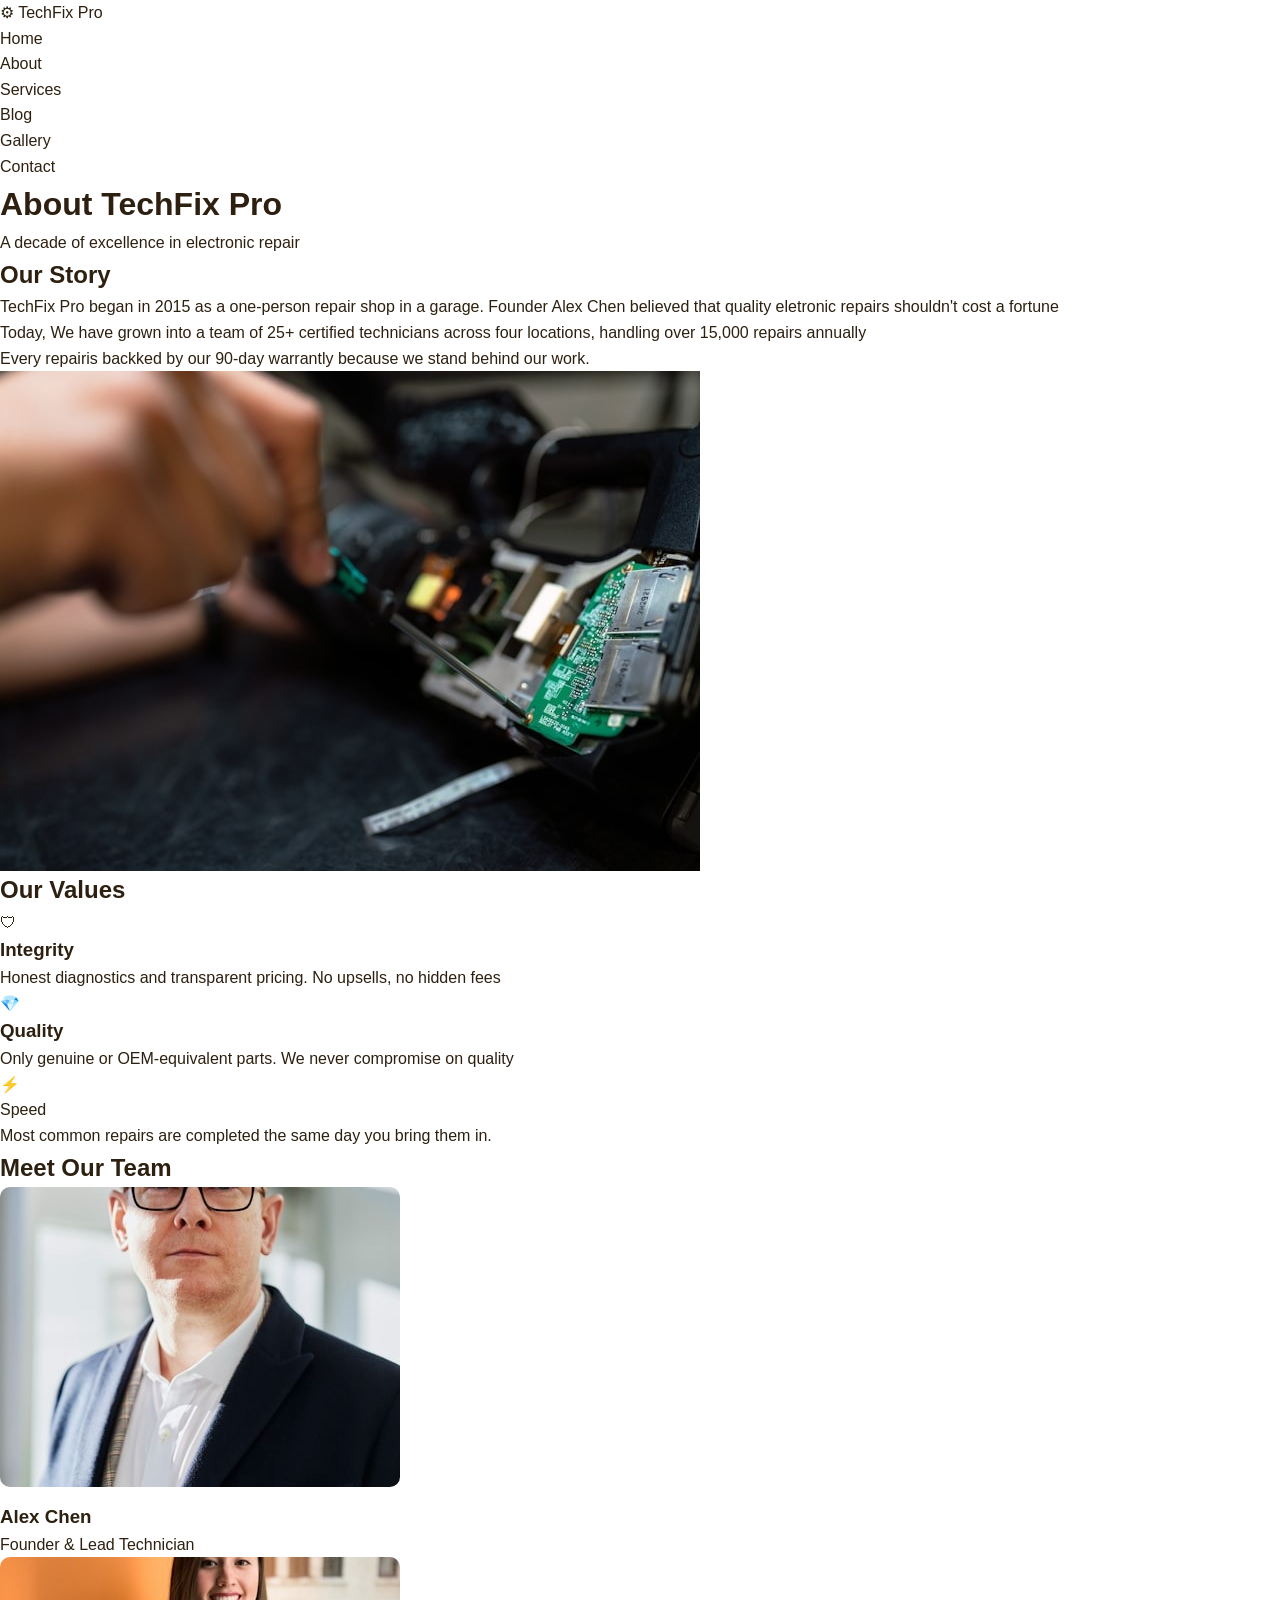
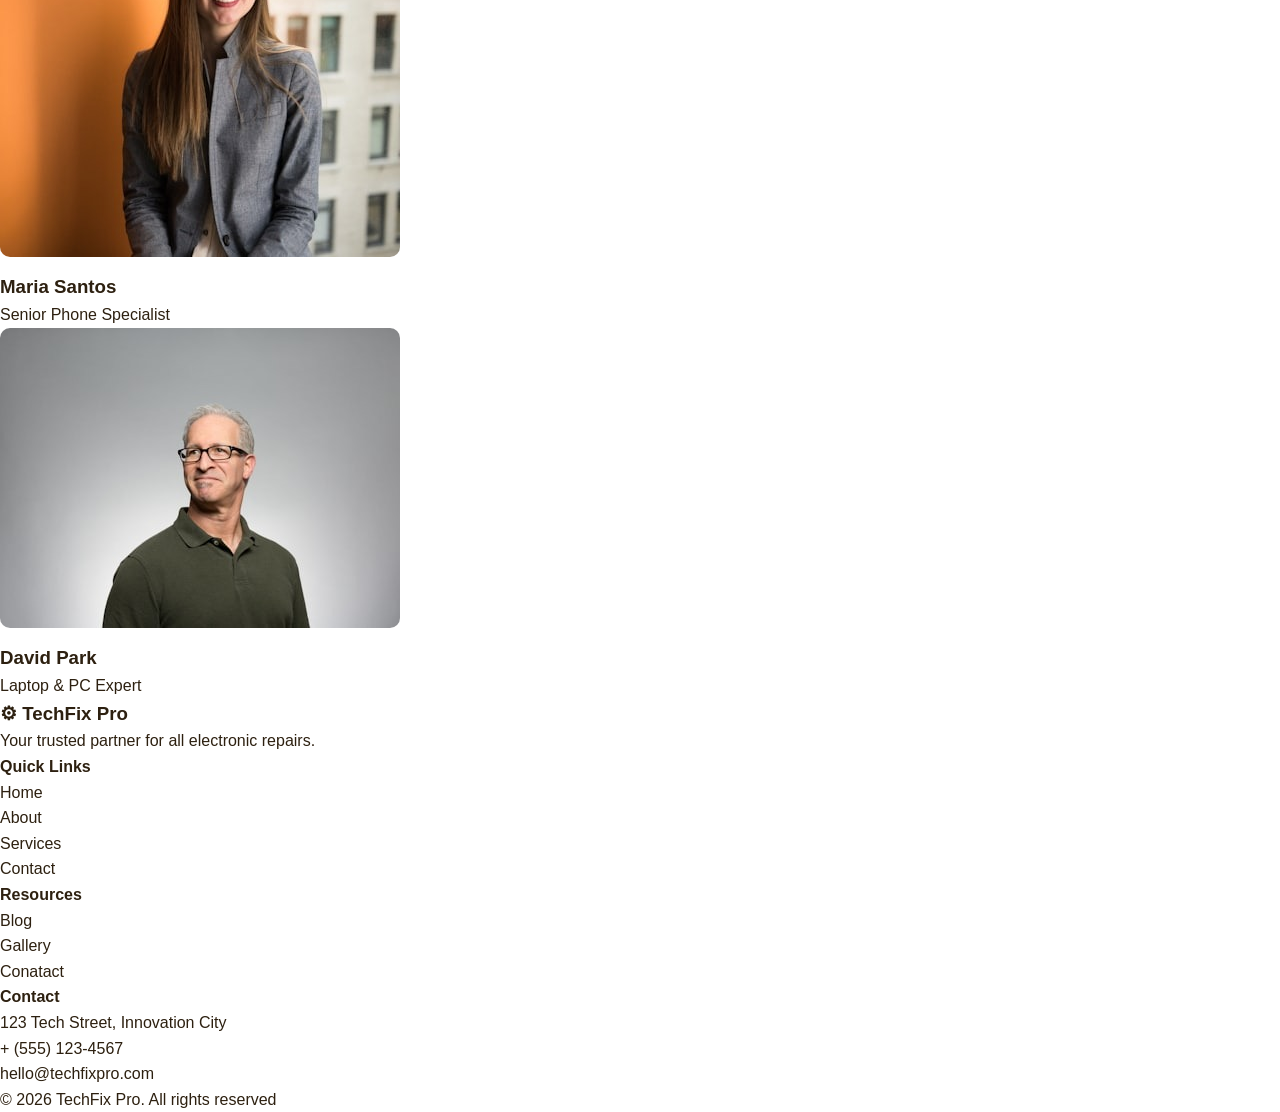
==== about.html @ 2971d7b5 "Add files via upload" ====
<!DOCTYPE html>
<html lang="en">
<head>
    <meta charset="UTF-8">
    <meta name="viewport" content="width=device-width, initial-scale=1.0">
    <title>About Us - TechFix Pro</title>
     <link rel="stylesheet" href="style.css">
</head>
<body>
    
    <!-- Naviagtions -->
     <nav>
        <div>
            <a href="index.html">&#9881; TechFix Pro</a>
            <ul>
                <li><a href="index.html">Home</a></li>
                <li><a href="about.html">About</a></li>
                <li><a href="services.html">Services</a></li>
                <li><a href="blog.html">Blog</a></li>
                <li><a href="gallery.html">Gallery</a></li>
                <li><a href="contact.html">Contact</a></li>
            </ul>
        </div>
     </nav>

     <!-- Header Section -->
      <header>
        <div>
            <h1>About TechFix Pro</h1>
            <p>A decade of excellence in electronic repair</p>
        </div>
      </header>

      <!-- Our Story Section -->
    <section>
        <div>
            <div>
                <div>
                    <h2>Our Story</h2>
                    <p>TechFix Pro began in 2015 as a one-person repair shop in a garage. Founder Alex Chen believed that quality eletronic repairs shouldn't cost a fortune</p>
                    <p>Today, We have grown into a team of 25+ certified technicians across four locations, handling over 15,000 repairs annually</p>
                    <p>Every repairis backked by our 90-day warrantly because we stand behind our work.</p>
                </div>
                <div>
                    <img src="img/sbj jr.jpg" alt="Our Workshop">
                </div>
            </div>
        </div>
    </section>

    <!-- Our Values Section -->
     <section>
        <div>
            <h2>Our Values</h2>
            <div>
                <div>
                    <div>&#128737;</div>
                    <h3>Integrity</h3>
                    <p>Honest diagnostics and transparent pricing. No upsells, no hidden fees</p>
                </div>
                <div>
                    <div>&#128142;</div>
                    <h3>Quality</h3>
                    <p>Only genuine or OEM-equivalent parts. We never compromise on quality</p>
                </div>
                <div>
                    <div>&#9889;</div>
                    <p>Speed</p>
                    <p>Most common repairs are completed the same day you bring them in.</p>
                </div>
            </div>
        </div>
     </section>
     
     <!-- Meet Our Team Section -->
    <section>
        <div>
            <h2>Meet Our Team</h2>
            <div>
                <div>
                    <img src="img/sbj jr5.jpg" alt="Alex Chen" style="border-radius: 10px; margin-bottom: 15px;">
                    <h3>Alex Chen</h3>
                    <p>Founder & Lead Technician</p>
                </div>
                <div>
                    <img src="img/sbj jr 6.jpg" alt="Maria Santos" style="border-radius: 10px; margin-bottom: 15px;">
                    <h3>Maria Santos</h3>
                    <p>Senior Phone Specialist</p>
                </div>
                <div>
                    <img src="img/sbj jr 7.jpg" alt="David Park" style="border-radius: 10px; margin-bottom: 15px;">
                    <h3>David Park</h3>
                    <p>Laptop & PC Expert</p>
                </div>
            </div>
        </div>
    </section>

    <!-- Footer Section -->
    <footer>
        <div>
            <div>
                <div>
                    <h3>&#9881; TechFix Pro</h3>
                    <p>Your trusted partner for all electronic repairs.</p>
                </div>
                <div>
                    <h4>Quick Links</h4>
                    <ul>
                        <li><a href="index.html">Home</a></li>
                        <li><a href="about.html">About</a></li>
                        <li><a href="services.html">Services</a></li>
                        <li><a href="contact.html">Contact</a></li>
                    </ul>
                </div>
                <div>
                   <h4>Resources</h4>
                   <ul>
                      <li><a href="blog.html">Blog</a></li>
                      <li><a href="gallery.html">Gallery</a></li>
                      <li><a href="contact.html">Conatact</a></li>
                    </ul>
                </div>
                <div>
                    <h4>Contact</h4>
                    <p>123 Tech Street, Innovation City</p>
                    <p>+ (555) 123-4567</p>
                    <p>hello@techfixpro.com</p>
                </div>
             </div>
             <div>
                <p>&copy; 2026 TechFix Pro. All rights reserved</p>
            </div>
        </div>
   </footer>

</body>
</html>
---- style.css ----
/* CSS Variables */
:root {
    --primary: #f8A725;
    --primary-dark: #c68623;
    --dark: #2d2010;
    --gray: #80581D;
    --light-gray: #f5f0e8;
    --white: #ffffff;
    --border: #e8d5b5;
}

/* Base Style */
*{
    margin: 0%;
    padding: 0%;
    box-sizing: border-box;
}

body {
    font-family: 'Segoe UI', Tahoma, Geneva, Verdana, sans-serif;
    color: var(--dark);
    line-height: 1.6;
}

img {
    max-width: 100%;
    display: block;
}

a {
    text-decoration: none;
    color: inherit;
}

/* Containers */
.container {
    max-width: 1100px;
    margin: 0 auto;
    padding: 0 20px;
}

/* Buttons */
.btn {
    display: inline-block;
    padding: 12px 28px;
    background: var(--primary);
    color: var(--white);
    border-radius: 6px;
    font-weight: 600;
    border: 2px solid var(--primary);
    margin: 5px;
}

.btn:hover{
    background: var(--primary-dark);
    border-color: var(--primary-dark);
}

.btn-outline{
    background: transparent;
    color: var(--white);
    border: 2px solid var(--white);
}

.btn-outline:hover{
    background: var(--white);
    color: var(--dark);
}

/* Naviagtion */
.navbar{
    background: var(--white);
    border-bottom: 1px solid var(--border);
    padding: 15px 0;
}

.nav-container {
    display: flex;
    justify-content: space-between;
    align-items: center;
}

.logo {
    font-size: 22px;
    font-weight: 800;
    color: var(--primary);
}

.nav-links{
    list-style: none;
    display: flex;
    gap: 30px;
}

.nav-links a{
    color: var(--dark);
    font-weight: 500;
}

.nav-links a:hover{
    color: var(--primary);
}

/* Hero Section */
.hero {
    background: linear-gradient(135deg, var(--dark) 0%, var(--gray) 100%);
    color: var(--white);
    text-align: center;
    padding: 100px 20px;
}

.hero h1{
    font-size: 42px;
    margin-bottom: 15px;
}

.hero p{
    font-size: 18px;
    max-width: 600px;
    margin: 0 auto 30px;
    opacity: 0.9;
}

/* Section Styles */
.section {
    padding: 80px 0;
}

.section-title {
    text-align: center;
    font-size: 32px;
    margin-bottom: 10px;
}

.section-subtitle{
    text-align: center;
    color: var(--gray);
    margin-bottom: 50px;
}

/* Card Grid */
.card-gride {
    display: grid;
    gap: 2px;
}

.three-col {
    grid-template-columns: repeat(3, 1fr);
}

/* Card */
.card {
    background: var(--white);
    border: 1px solid var(--border);
    border-radius: 12px;
    padding: 30px;
    text-align: center;
}

.card:hover {
    box-shadow: 0 5px 20px rgba(45,32, 16,0.1);
}

.card-icon {
    font-size: 40px;
    margin-bottom: 15px;
}

card h3 {
    font-size: 20px;
    margin-bottom: 10px;
}

.card p {
    color: var(--gray);
}

/* news Card */
.news card {
    padding: 0;
    overflow: hidden;
    text-align: left;
}

.news -card img {
    width: 100%;
    height: 200px;
    object-fit: cover;
}

.card-body {
    padding: 20px;
}

.tag {
    display: inline-block;
    background: var(--primary);
    color: var(--white);
    padding: 4px 12px;
    border-radius: 20px;
    font-size: 12px;
    font-weight: 600;
    text-transform: uppercase;
}

.card-body h3 {
    margin: 10px 0;
}

.card-body a {
    color: var(--primary);
    font-weight: 600;
}

/* About Section */
.about-section {
    background: var(--light-gray);
}

.two-col {
    display: grid;
    grid-template-columns: 1fr 1fr;
    gap: 50px;
    text-align: center;
}

.about-text h2 {
    font-size: 32px;
    margin-bottom: 15px;
}

.fucture-list {
    list-style: none;
    margin: 20px 0;
}

.fucture-list li {
    padding: 8px 0;
    color: var(--dark);
}

.about-image img {
    border-radius: 12px;
    box-shadow: 0 10px 30px rgba(0,0,0,0.1)
}

/* Newsletter */
.newsletter {
    background: var(--primary);
    color: var(--white);
    text-align: center;
    padding: 60px 20px;
}

.newsletter h2 {
    font-size: 28px;
    margin-bottom: 10;
}

.newsletter p {
    margin-bottom: 25px;
    opacity: 0.9;
}

.newsletter form {
    display: flex;
    justify-content: center;
    gap: 10px;
    flex-wrap: wrap;
}

.newsletter input {
    padding: 12px 20px;
    border: none;
    border-radius: 6px;
    width: 300px;
    font-size: 16px;
}

/* Testimonimals */
.testimonials {
    text-align: left;
}

.quote {
    font-size: italic;
    color: var(--dark);
    margin-bottom: 15px;
}

.author {
    font-weight: 700;
    color: var(--primary-dark);
}

/* Clients */
.clients {
    text-align: center;
}

.clients-logos {
    display: flex;
    justify-content: center;
    gap: 40px;
    flex-wrap: wrap;
    margin-top: 30px;
}

.clients-logos span {
    font-size: 18px;
    font-weight: 700;
    color: var(--white);
    opacity: 0.6;
}

/* Footer */
.footer {
    background: var(--dark);
    color: var(--white);
    padding: 60px 0 20px;
}

.foot-grid {
    display: grid;
    grid-template-columns: 2fr 1fr 1fr 1.5fr;
    gap: 40px;
    margin-bottom: 40px;
}

.footer h3, .footer h4 {
    margin-bottom: 15px;
}

.footer p {
    color: #b8a88a;
    font-size: 14px;
}

.footer-links ul {
    list-style: none;
}

.footer-links li {
    margin-bottom: 8px;
}

.footer-links a {
    color: #b8a88a;
    font-size: 14px;
}

.footer-links a:hover {
    color: var(--primary);
}

.footer-bottom {
    border-top: 1px solid rgba(225,225,225,0.1);
    padding-top: 20px;
    text-align: center;
}

/* Page Headr (for inner pages) */
.page-header {
    background: var(--dark);
    color: var(--white);
    text-align: center;
    padding: 100px 20px 60px;
}

.page-header h1 {
    font-size: 36px;
    margin-bottom: 10px;
}

.page-header p {
    color: #b8a88a;
}

/* Services Page */
.service-detail {
    padding: 60px 0;
}

.service-detail:nth-child(even) {
    background: var(--light-gray);
}


.service-detail h2 {
    font-size: 26px;
    margin-bottom: 15px;
}

.service-detail p {
    color: var(--gray);
    margin-bottom: 15px;
}

.detail-list {
    list-style: none;
    margin: 15px 0 25px;
}

.detail-list li {
    padding: 6px 0;
    color: var(--dark);
}

.detail-list li:before {
content: "14 ";
color: var(--primary);
}

.price-tag {
    display: inline-block;
    background: var(--primary);
    color: var(--white);
    padding: 6px 16px;
    border-radius: 20px;
    font-weight: 700;
    font-size: 14px;
    margin-bottom: 15px;
}

/* Pricing Cards */
.pricing-card {
    display: grid;
    grid-template-columns: repeat(3, 1fr);
    gap: 25px;
    margin-top: 40px;
}

.pricing-card {
    background: var(--white);
    border: 2px solid var(--border);
    border-radius: 12px;
    padding: 35px 25px;
    text-align: center;
}

.pricing-card.feactured {
    border-color: var(--primary);
    position: relative;
}

.feactured-badge {
    position: absolute;
    top: 12px;
    left: 50px;
    transform: translateX(-50%);
    background: var(--primary);
    color: var(--white);
    padding: 5px 15px;
    border-radius: 20px;
    font-size: 12px;
    font-weight: 700;
}

.pricing-card .price {
    font-size: 36px;
    font-weight: 800;
    color: var(--primary);
}

.pricing-card .price span {
    font-size: 16px;
    color: var(--gray);
    font-weight: 400;
}

.pricing-feactures li {
    padding: 10px 0;
    border-bottom: 1px solid var(--border);
    font-size: 14px;
}

/* Blog Page */
.blog-grid {
    display: grid;
    grid-template-columns: 2fr 1fr;
    gap: 40px;
}

blog-posts {
    display: grid;
    gap: 30px;
}

.blog-post {
    display: grid;
    grid-template-columns: 1fr 2fr;
    gap: 20px;
    background: var(--white);
    border: 1px solid var(--border);
    border-radius: 12px;
    overflow: hidden;
}

.blog-post img {
    width: 100px;
    height: 100px;
    object-fit: cover;
}

.blog-post-content {
    padding: 20px;
}

.sidebar {
    background: var(--white);
    border: 1px solid var(--border);
    border-radius: 12px;
    height: fit-content;
}

.sidebar h3 {
    margin-bottom: 15px;
    padding-bottom: 10px;
}

.sidebar ul {
    list-style: none;
}

.sidebar li {
    padding: 8px 0;
    border-bottom: 1px solid var(--light-gray);
}

.sidebar a {
    color: var(--gray);
    font-size: 14px;
}

.sidebar a:hover {
    color: var(--primary);
}

/* Gallery page */
.gallery-grid {
    display: grid;
    grid-template-columns: repeat(3, 1fr);
    gap: 15px;
}

.gallery-item {
    border-radius: 10px;
    overflow: hidden;
}

.gallery-item img {
    width: 100px;
    height: 220px;
    object-fit: cover;
}

.gallery-item.wide {
    grid-column: span 2;
}

/* Contact Page */
.contact-grid {
    display: grid;
    grid-template-columns: 1fr 1.3fr;
    gap: 40px;
}

.contact-info-box {
    background: var(--white);
    border: 1px solid var(--border);
    border-radius: 12px;
    padding: 25px;
    margin: 20px;
}

.contact-info-box h3 {
    margin-bottom: 10px;
    color: var(--primary);
}

.conact-form{
    background: var(--white);
    border: 1px solid var(--border);
    border-radius: 12px;
    padding: 35px;
}

.form-group label {
    display: block;
    margin-bottom: 6px;
    font-weight: 600;
    font-size: 14px;
}

.form-group input,
,.form-group textarea
.form-group select {
    width: 100%;
    padding: 12px;
    border: 1px solid var(--border);
    border-radius: 6px;
    font-size: 15px;
    font-family: inherit;
}

.form-textarea {
    min-height: 120px;
    resize: vertical;
}

.form-row {
    display: grid;
    grid-template-columns: 1fr 1fr;
    gap: 15px;
}

/* FAQ */
.faq-item {
    background: var(--light-gray);
    border-radius: 10px;
    margin-bottom: 15px;
    padding: 20px;
}

.faq-item h3 {
    font-size: 16px;
    margin-bottom: 10px;
    color: var(--dark);
}

.faq-item p {
    color: var(--gray);
    font-size: 14px;

}

/* Responsive Design (Mobile) */

@media (max-width: 768px) {
    .nav-links {
        display: none;
    }

    .hero h1 {
        font-size: 28px;
    }

    .three-col,
    .two-col,
    .pricing-card,
    .gallery-grid,
    .blog-grid
    .contact-grid
    .footer-grid {
        grid-template-columns: 1fr;
    }

    .blog-post {
        grid-template-columns: 1fr;
    }

    .newsletter form {
        flex-direction: column: 1fr;
        align-items: center;
    }

    .newsletter input {
        width: 100%;
        max-width: 300px;
    }

    .clients-logos {
        @media (max-width: 768px) {
            .pricing-grid,
            .blog-grid,
            .contact-grid,
            .footer-grid {
                grid-template-columns: 1fr;
        }

        .blog-post {
            grid-template-columns: 1fr;
        }

        .newsletter form {
            flex-direction: column;
            align-items: center;
        }

        .client-logos {
            gap: 20px;
        }

        .form-row {
            grid-template-columns: 1fr;
        }
}
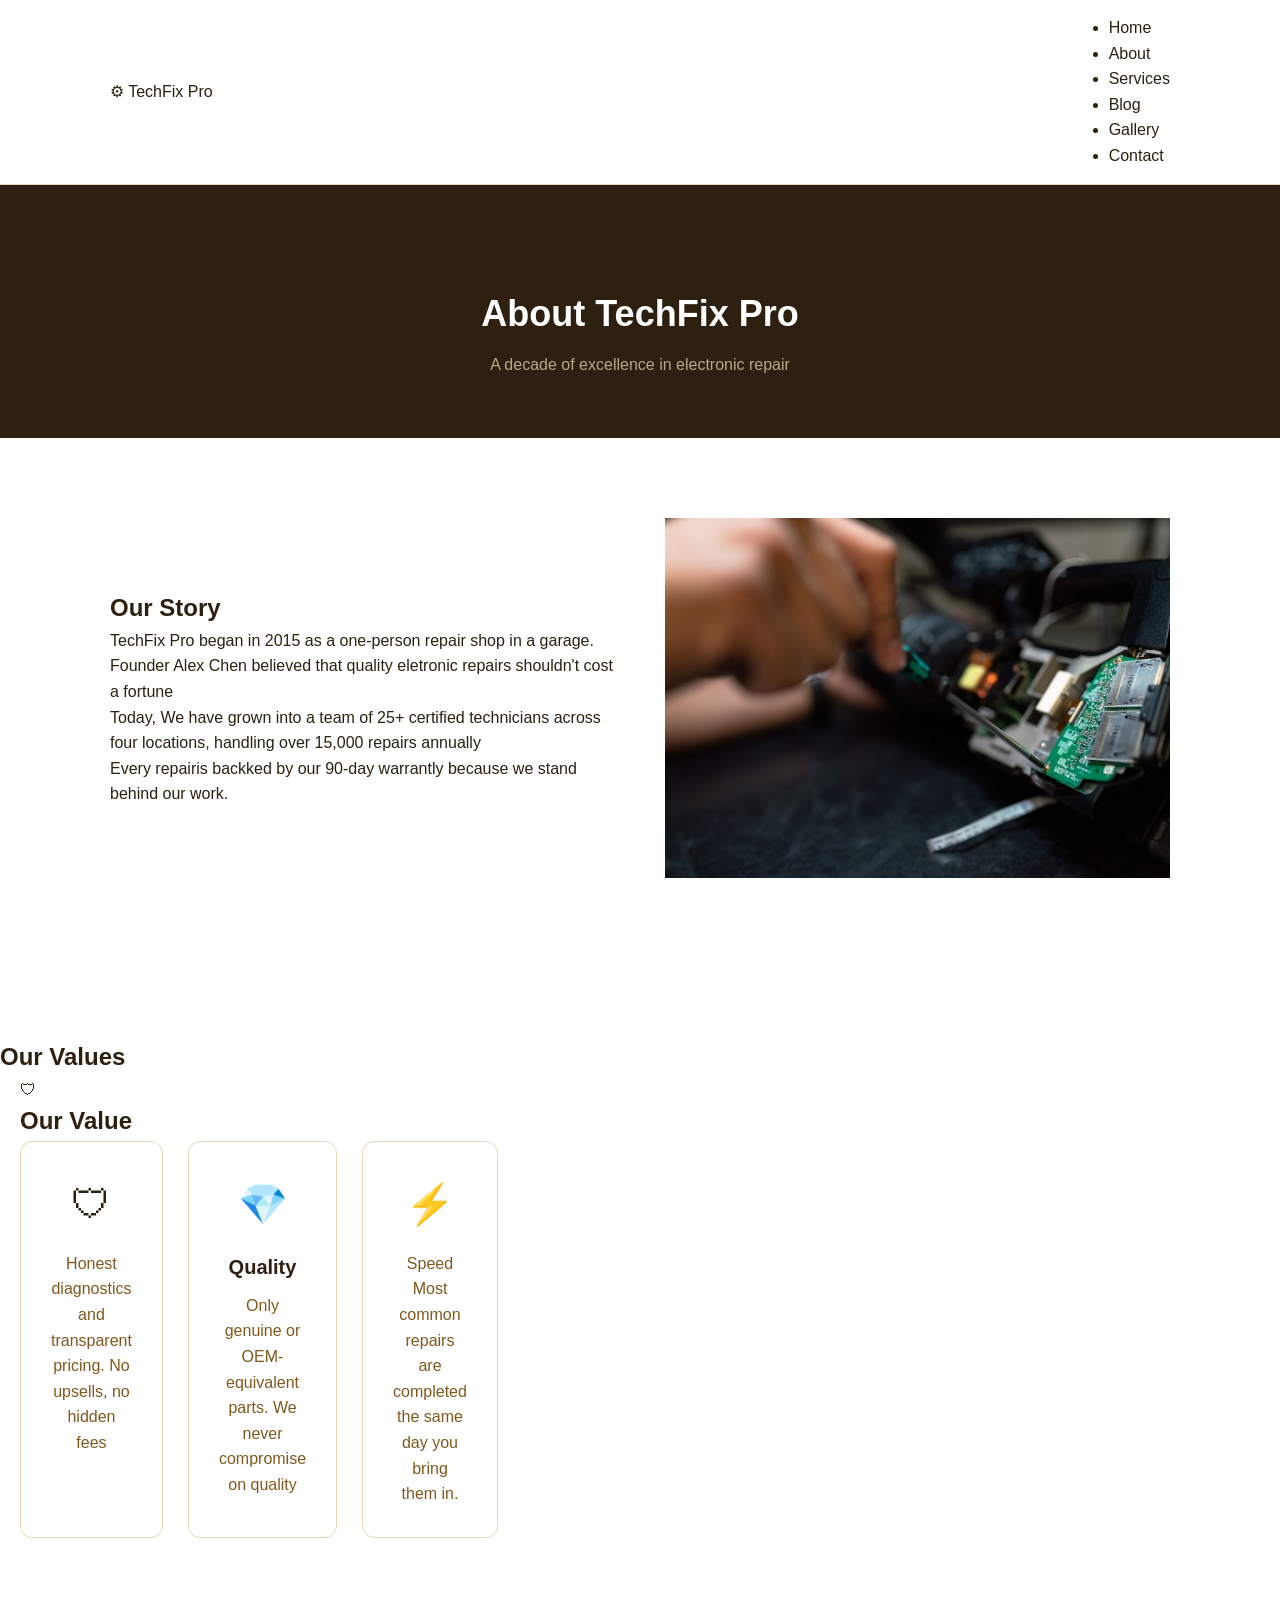
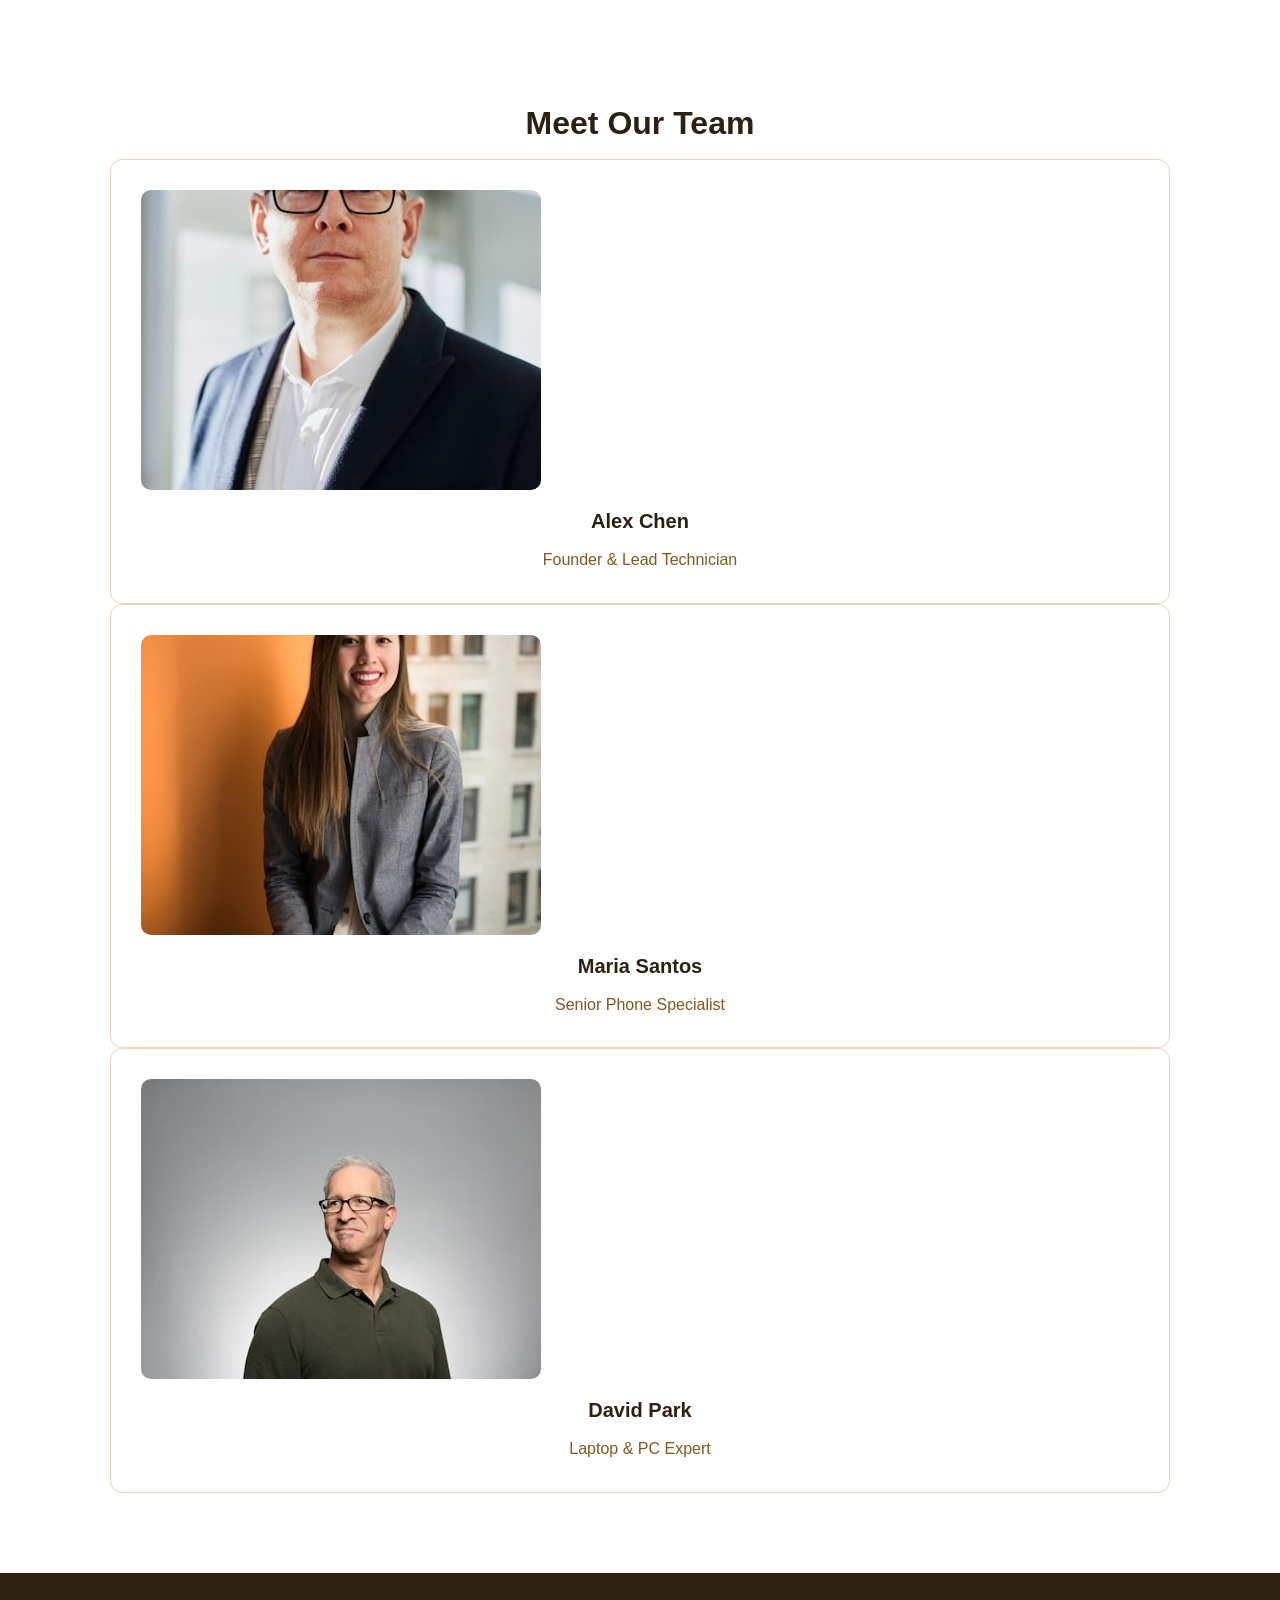
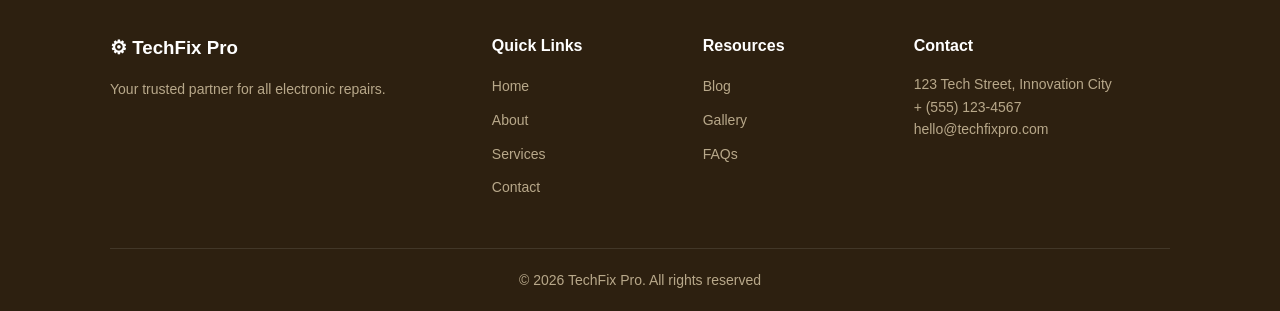
==== commit e39c3dbc: "Add files via upload" ====
--- a/about.html
+++ b/about.html
@@ -9,8 +9,8 @@
 <body>
     
     <!-- Naviagtions -->
-     <nav>
-        <div>
+     <nav class="navbar">
+        <div class="container nav-container">
             <a href="index.html">&#9881; TechFix Pro</a>
             <ul>
                 <li><a href="index.html">Home</a></li>
@@ -24,17 +24,17 @@
      </nav>
 
      <!-- Header Section -->
-      <header>
-        <div>
+      <header class="page-header">
+        <div class="container">
             <h1>About TechFix Pro</h1>
             <p>A decade of excellence in electronic repair</p>
         </div>
       </header>
 
       <!-- Our Story Section -->
-    <section>
-        <div>
-            <div>
+    <section class="section">
+        <div class="container">
+            <div class="two-col">
                 <div>
                     <h2>Our Story</h2>
                     <p>TechFix Pro began in 2015 as a one-person repair shop in a garage. Founder Alex Chen believed that quality eletronic repairs shouldn't cost a fortune</p>
@@ -49,22 +49,25 @@
     </section>
 
     <!-- Our Values Section -->
-     <section>
+     <section class="section" style="background: var(light-gray);">
         <div>
             <h2>Our Values</h2>
-            <div>
-                <div>
-                    <div>&#128737;</div>
-                    <h3>Integrity</h3>
+            <div class="card-grid three-col">
+                <div class="container">
+                    <div clss="card-icon">&#128737;</div>
+                    <h2>Our Value</h2>
+                    <div class="card-grid three-col">
+                        <div class="card">
+                            <div class="card-icon">&#128737;</div>
                     <p>Honest diagnostics and transparent pricing. No upsells, no hidden fees</p>
                 </div>
-                <div>
-                    <div>&#128142;</div>
+                <div class="card">
+                    <div class="card-icon">&#128142;</div>
                     <h3>Quality</h3>
                     <p>Only genuine or OEM-equivalent parts. We never compromise on quality</p>
                 </div>
-                <div>
-                    <div>&#9889;</div>
+                <div class="card">
+                    <div class="card-icon">&#9889;</div>
                     <p>Speed</p>
                     <p>Most common repairs are completed the same day you bring them in.</p>
                 </div>
@@ -73,21 +76,21 @@
      </section>
      
      <!-- Meet Our Team Section -->
-    <section>
-        <div>
-            <h2>Meet Our Team</h2>
+    <section class="section">
+        <div class="container">
+            <h2 class="section-title">Meet Our Team</h2>
             <div>
-                <div>
+                <div class="card">
                     <img src="img/sbj jr5.jpg" alt="Alex Chen" style="border-radius: 10px; margin-bottom: 15px;">
                     <h3>Alex Chen</h3>
                     <p>Founder & Lead Technician</p>
                 </div>
-                <div>
+                <div class="card">
                     <img src="img/sbj jr 6.jpg" alt="Maria Santos" style="border-radius: 10px; margin-bottom: 15px;">
                     <h3>Maria Santos</h3>
                     <p>Senior Phone Specialist</p>
                 </div>
-                <div>
+                <div class="card">
                     <img src="img/sbj jr 7.jpg" alt="David Park" style="border-radius: 10px; margin-bottom: 15px;">
                     <h3>David Park</h3>
                     <p>Laptop & PC Expert</p>
@@ -97,14 +100,14 @@
     </section>
 
     <!-- Footer Section -->
-    <footer>
-        <div>
-            <div>
-                <div>
+    <footer class="footer">
+        <div class="container">
+            <div class="footer-grid">
+                <div class="footer-brand">
                     <h3>&#9881; TechFix Pro</h3>
                     <p>Your trusted partner for all electronic repairs.</p>
                 </div>
-                <div>
+                <div class="footer-links">
                     <h4>Quick Links</h4>
                     <ul>
                         <li><a href="index.html">Home</a></li>
@@ -113,22 +116,22 @@
                         <li><a href="contact.html">Contact</a></li>
                     </ul>
                 </div>
-                <div>
+                <div class="footer-links">
                    <h4>Resources</h4>
                    <ul>
                       <li><a href="blog.html">Blog</a></li>
                       <li><a href="gallery.html">Gallery</a></li>
-                      <li><a href="contact.html">Conatact</a></li>
+                      <li><a href="contact.html">FAQs</a></li>
                     </ul>
                 </div>
-                <div>
+                <div class="footer-links">
                     <h4>Contact</h4>
                     <p>123 Tech Street, Innovation City</p>
                     <p>+ (555) 123-4567</p>
                     <p>hello@techfixpro.com</p>
                 </div>
              </div>
-             <div>
+             <div class="footer-bottom">
                 <p>&copy; 2026 TechFix Pro. All rights reserved</p>
             </div>
         </div>
--- a/style.css
+++ b/style.css
@@ -1,18 +1,18 @@
 /* CSS Variables */
 :root {
-    --primary: #f8A725;
-    --primary-dark: #c68623;
+    --primary: #F8A725;
+    --Primary-dark: #c68623;
     --dark: #2d2010;
     --gray: #80581D;
-    --light-gray: #f5f0e8;
+    --Light-gray: #f5f0e8;
     --white: #ffffff;
     --border: #e8d5b5;
 }
 
 /* Base Style */
-*{
-    margin: 0%;
-    padding: 0%;
+* {
+    margin: 0;
+    padding: 0;
     box-sizing: border-box;
 }
 
@@ -20,16 +20,19 @@
     font-family: 'Segoe UI', Tahoma, Geneva, Verdana, sans-serif;
     color: var(--dark);
     line-height: 1.6;
+
 }
 
 img {
     max-width: 100%;
     display: block;
+
 }
 
 a {
     text-decoration: none;
     color: inherit;
+
 }
 
 /* Containers */
@@ -37,6 +40,7 @@
     max-width: 1100px;
     margin: 0 auto;
     padding: 0 20px;
+
 }
 
 /* Buttons */
@@ -51,24 +55,28 @@
     margin: 5px;
 }
 
-.btn:hover{
-    background: var(--primary-dark);
-    border-color: var(--primary-dark);
-}
-
-.btn-outline{
+.btn:hover {
+    background: var(--Primary-dark);
+    border-color: var(--Primary-dark);
+
+}
+
+.btn-outline {
     background: transparent;
     color: var(--white);
     border: 2px solid var(--white);
-}
-
-.btn-outline:hover{
+
+}
+
+.btn-outline:hover {
     background: var(--white);
     color: var(--dark);
-}
-
-/* Naviagtion */
-.navbar{
+
+
+}
+
+/* Navigation */
+.navbar {
     background: var(--white);
     border-bottom: 1px solid var(--border);
     padding: 15px 0;
@@ -86,18 +94,19 @@
     color: var(--primary);
 }
 
-.nav-links{
+.nav-links {
     list-style: none;
     display: flex;
     gap: 30px;
 }
 
-.nav-links a{
+.nav-links a {
+
+    font-weight: 500;
     color: var(--dark);
-    font-weight: 500;
-}
-
-.nav-links a:hover{
+}
+
+.nav-links a:hover {
     color: var(--primary);
 }
 
@@ -105,50 +114,60 @@
 .hero {
     background: linear-gradient(135deg, var(--dark) 0%, var(--gray) 100%);
     color: var(--white);
-    text-align: center;
     padding: 100px 20px;
-}
-
-.hero h1{
+    text-align: center;
+}
+
+.hero h1 {
     font-size: 42px;
     margin-bottom: 15px;
 }
 
-.hero p{
+.hero p {
     font-size: 18px;
+    margin-bottom: 30px;
     max-width: 600px;
     margin: 0 auto 30px;
     opacity: 0.9;
-}
-
-/* Section Styles */
-.section {
-    padding: 80px 0;
+
+}
+
+/* Section */
+section {
+    padding: 80px 0px;
+
+
 }
 
 .section-title {
     text-align: center;
+    margin-bottom: 10px;
     font-size: 32px;
-    margin-bottom: 10px;
-}
-
-.section-subtitle{
-    text-align: center;
+}
+
+.section-subtitle {
+    text-align: center;
+    margin-bottom: 50px;
+
     color: var(--gray);
-    margin-bottom: 50px;
 }
 
 /* Card Grid */
-.card-gride {
-    display: grid;
-    gap: 2px;
+.card-grid {
+    display: grid;
+    gap: 25px;
 }
 
 .three-col {
     grid-template-columns: repeat(3, 1fr);
 }
 
-/* Card */
+.two-col {
+    grid-template-columns: repeat(2, 1fr);
+}
+
+/* ----- Cards ----- */
+
 .card {
     background: var(--white);
     border: 1px solid var(--border);
@@ -158,7 +177,7 @@
 }
 
 .card:hover {
-    box-shadow: 0 5px 20px rgba(45,32, 16,0.1);
+    box-shadow: 0 5px 20px rgba(45, 32, 16, 0.1);
 }
 
 .card-icon {
@@ -166,7 +185,7 @@
     margin-bottom: 15px;
 }
 
-card h3 {
+.card h3 {
     font-size: 20px;
     margin-bottom: 10px;
 }
@@ -175,14 +194,15 @@
     color: var(--gray);
 }
 
-/* news Card */
-.news card {
+/* ----- News Cards ----- */
+
+.news-card {
     padding: 0;
     overflow: hidden;
     text-align: left;
 }
 
-.news -card img {
+.news-card img {
     width: 100%;
     height: 200px;
     object-fit: cover;
@@ -212,7 +232,8 @@
     font-weight: 600;
 }
 
-/* About Section */
+/* ----- About Section ----- */
+
 .about-section {
     background: var(--light-gray);
 }
@@ -221,7 +242,7 @@
     display: grid;
     grid-template-columns: 1fr 1fr;
     gap: 50px;
-    text-align: center;
+    align-items: center;
 }
 
 .about-text h2 {
@@ -229,22 +250,27 @@
     margin-bottom: 15px;
 }
 
-.fucture-list {
+.about-text p {
+    color: var(--gray);
+    margin-bottom: 15px;
+}
+
+.feature-list {
     list-style: none;
     margin: 20px 0;
 }
 
-.fucture-list li {
+.feature-list li {
     padding: 8px 0;
     color: var(--dark);
 }
 
 .about-image img {
     border-radius: 12px;
-    box-shadow: 0 10px 30px rgba(0,0,0,0.1)
-}
-
-/* Newsletter */
+    box-shadow: 0 10px 30px rgba(0, 0, 0, 0.1);
+}
+
+/* ---- Newsletter ---- */
 .newsletter {
     background: var(--primary);
     color: var(--white);
@@ -254,7 +280,7 @@
 
 .newsletter h2 {
     font-size: 28px;
-    margin-bottom: 10;
+    margin-bottom: 10px;
 }
 
 .newsletter p {
@@ -277,28 +303,34 @@
     font-size: 16px;
 }
 
-/* Testimonimals */
+/* ---- Testimonials ---- */
 .testimonials {
+    background: var(--light-gray);
+}
+
+.testimonial-card {
     text-align: left;
 }
 
 .quote {
-    font-size: italic;
+    font-style: italic;
     color: var(--dark);
     margin-bottom: 15px;
 }
+
+.quote {}
 
 .author {
     font-weight: 700;
     color: var(--primary-dark);
 }
 
-/* Clients */
+/* ---- Clients ---- */
 .clients {
     text-align: center;
 }
 
-.clients-logos {
+.client-logos {
     display: flex;
     justify-content: center;
     gap: 40px;
@@ -306,28 +338,29 @@
     margin-top: 30px;
 }
 
-.clients-logos span {
+.client-logos span {
     font-size: 18px;
     font-weight: 700;
-    color: var(--white);
+    color: var(--gray);
     opacity: 0.6;
 }
 
-/* Footer */
+/* ---- Footer ---- */
 .footer {
     background: var(--dark);
     color: var(--white);
     padding: 60px 0 20px;
 }
 
-.foot-grid {
+.footer-grid {
     display: grid;
     grid-template-columns: 2fr 1fr 1fr 1.5fr;
     gap: 40px;
     margin-bottom: 40px;
 }
 
-.footer h3, .footer h4 {
+.footer h3,
+.footer h4 {
     margin-bottom: 15px;
 }
 
@@ -354,12 +387,57 @@
 }
 
 .footer-bottom {
-    border-top: 1px solid rgba(225,225,225,0.1);
+    border-top: 1px solid rgba(255, 255, 255, 0.1);
     padding-top: 20px;
-    text-align: center;
-}
-
-/* Page Headr (for inner pages) */
+}
+
+.footer-grid {
+    display: grid;
+    grid-template-columns: 2fr 1fr 1fr 1.5fr;
+    gap: 40px;
+    margin-bottom: 40px;
+}
+
+.footer h3,
+.footer h4 {
+    margin-bottom: 15px;
+}
+
+.footer p {
+    color: #b8a88a;
+    font-size: 14px;
+}
+
+.footer-links ul {
+    list-style: none;
+}
+
+.footer-links li {
+    margin-bottom: 8px;
+}
+
+.footer-links a {
+    color: #b8a88a;
+    font-size: 14px;
+}
+
+.footer-links a:hover {
+    color: var(--primary);
+}
+
+.footer-bottom {
+    border-top: 1px solid rgba(255, 255, 255, 0.1);
+    padding-top: 20px;
+}
+
+
+.footer-bottom {
+    border-top: 1px solid rgba(255, 255, 255, 0.1);
+    padding-top: 20px;
+    text-align: center;
+}
+
+/* ---- Page Header (for inner pages) ---- */
 .page-header {
     background: var(--dark);
     color: var(--white);
@@ -376,7 +454,7 @@
     color: #b8a88a;
 }
 
-/* Services Page */
+/* ---- Services Page ---- */
 .service-detail {
     padding: 60px 0;
 }
@@ -385,10 +463,10 @@
     background: var(--light-gray);
 }
 
-
 .service-detail h2 {
     font-size: 26px;
-    margin-bottom: 15px;
+
+    margin-bottom: 15px
 }
 
 .service-detail p {
@@ -406,9 +484,9 @@
     color: var(--dark);
 }
 
-.detail-list li:before {
-content: "14 ";
-color: var(--primary);
+.detail-list li::before {
+    content: "✦  ";
+    color: var(--primary);
 }
 
 .price-tag {
@@ -422,8 +500,8 @@
     margin-bottom: 15px;
 }
 
-/* Pricing Cards */
-.pricing-card {
+/* ---- Pricing Cards ---- */
+.pricing-grid {
     display: grid;
     grid-template-columns: repeat(3, 1fr);
     gap: 25px;
@@ -438,15 +516,15 @@
     text-align: center;
 }
 
-.pricing-card.feactured {
+.pricing-card.featured {
     border-color: var(--primary);
     position: relative;
 }
 
-.feactured-badge {
+.featured-badge {
     position: absolute;
-    top: 12px;
-    left: 50px;
+    top: -12px;
+    left: 50%;
     transform: translateX(-50%);
     background: var(--primary);
     color: var(--white);
@@ -468,20 +546,26 @@
     font-weight: 400;
 }
 
-.pricing-feactures li {
+.pricing-features {
+    list-style: none;
+    text-align: left;
+    margin: 20px 0;
+}
+
+.pricing-features li {
     padding: 10px 0;
     border-bottom: 1px solid var(--border);
     font-size: 14px;
 }
 
-/* Blog Page */
+/* ---- Blog Page ---- */
 .blog-grid {
     display: grid;
     grid-template-columns: 2fr 1fr;
     gap: 40px;
 }
 
-blog-posts {
+.blog-posts {
     display: grid;
     gap: 30px;
 }
@@ -497,8 +581,8 @@
 }
 
 .blog-post img {
-    width: 100px;
-    height: 100px;
+    width: 100%;
+    height: 100%;
     object-fit: cover;
 }
 
@@ -510,12 +594,17 @@
     background: var(--white);
     border: 1px solid var(--border);
     border-radius: 12px;
+    padding: 25px;
     height: fit-content;
 }
 
 .sidebar h3 {
     margin-bottom: 15px;
     padding-bottom: 10px;
+}
+
+.sidebar h3 {
+    color: var(--primary);
 }
 
 .sidebar ul {
@@ -536,7 +625,7 @@
     color: var(--primary);
 }
 
-/* Gallery page */
+/* ---- Gallery Page ---- */
 .gallery-grid {
     display: grid;
     grid-template-columns: repeat(3, 1fr);
@@ -549,7 +638,7 @@
 }
 
 .gallery-item img {
-    width: 100px;
+    width: 100%;
     height: 220px;
     object-fit: cover;
 }
@@ -558,7 +647,7 @@
     grid-column: span 2;
 }
 
-/* Contact Page */
+/* ---- Contact Page ---- */
 .contact-grid {
     display: grid;
     grid-template-columns: 1fr 1.3fr;
@@ -570,7 +659,7 @@
     border: 1px solid var(--border);
     border-radius: 12px;
     padding: 25px;
-    margin: 20px;
+    margin-bottom: 20px;
 }
 
 .contact-info-box h3 {
@@ -578,13 +667,17 @@
     color: var(--primary);
 }
 
-.conact-form{
+.contact-form {
     background: var(--white);
     border: 1px solid var(--border);
     border-radius: 12px;
     padding: 35px;
 }
 
+.form-group {
+    margin-bottom: 20px;
+}
+
 .form-group label {
     display: block;
     margin-bottom: 6px;
@@ -593,7 +686,7 @@
 }
 
 .form-group input,
-,.form-group textarea
+.form-group textarea,
 .form-group select {
     width: 100%;
     padding: 12px;
@@ -603,7 +696,7 @@
     font-family: inherit;
 }
 
-.form-textarea {
+.form-group textarea {
     min-height: 120px;
     resize: vertical;
 }
@@ -614,7 +707,15 @@
     gap: 15px;
 }
 
-/* FAQ */
+/* ---- FAQ ---- */
+.faq-item {
+    background: var(--light-gray);
+    border-radius: 10px;
+    margin-bottom: 15px;
+    padding: 20px;
+}
+
+/* ---- FAQ ---- */
 .faq-item {
     background: var(--light-gray);
     border-radius: 10px;
@@ -631,10 +732,11 @@
 .faq-item p {
     color: var(--gray);
     font-size: 14px;
-
-}
-
-/* Responsive Design (Mobile) */
+}
+
+/* =============================================
+   Responsive Design (Mobile)
+   ============================================= */
 
 @media (max-width: 768px) {
     .nav-links {
@@ -647,10 +749,10 @@
 
     .three-col,
     .two-col,
-    .pricing-card,
+    .pricing-grid,
     .gallery-grid,
-    .blog-grid
-    .contact-grid
+    .blog-grid,
+    .contact-grid,
     .footer-grid {
         grid-template-columns: 1fr;
     }
@@ -660,7 +762,7 @@
     }
 
     .newsletter form {
-        flex-direction: column: 1fr;
+        flex-direction: column;
         align-items: center;
     }
 
@@ -669,29 +771,791 @@
         max-width: 300px;
     }
 
-    .clients-logos {
-        @media (max-width: 768px) {
-            .pricing-grid,
-            .blog-grid,
-            .contact-grid,
-            .footer-grid {
-                grid-template-columns: 1fr;
-        }
-
-        .blog-post {
-            grid-template-columns: 1fr;
-        }
-
-        .newsletter form {
-            flex-direction: column;
-            align-items: center;
-        }
-
-        .client-logos {
-            gap: 20px;
-        }
-
-        .form-row {
-            grid-template-columns: 1fr;
-        }
-}    +    .client-logos {
+        gap: 20px;
+    }
+
+    .form-row {
+        grid-template-columns: 1fr;
+    }
+}/* CSS Variables */
+:root {
+    --primary: #F8A725;
+    --Primary-dark: #c68623;
+    --dark: #2d2010;
+    --gray: #80581D;
+    --Light-gray: #f5f0e8;
+    --white: #ffffff;
+    --border: #e8d5b5;
+}
+
+/* Base Style */
+* {
+    margin: 0;
+    padding: 0;
+    box-sizing: border-box;
+}
+
+body {
+    font-family: 'Segoe UI', Tahoma, Geneva, Verdana, sans-serif;
+    color: var(--dark);
+    line-height: 1.6;
+
+}
+
+img {
+    max-width: 100%;
+    display: block;
+
+}
+
+a {
+    text-decoration: none;
+    color: inherit;
+
+}
+
+/* Containers */
+.container {
+    max-width: 1100px;
+    margin: 0 auto;
+    padding: 0 20px;
+
+}
+
+/* Buttons */
+.btn {
+    display: inline-block;
+    padding: 12px 28px;
+    background: var(--primary);
+    color: var(--white);
+    border-radius: 6px;
+    font-weight: 600;
+    border: 2px solid var(--primary);
+    margin: 5px;
+}
+
+.btn:hover {
+    background: var(--Primary-dark);
+    border-color: var(--Primary-dark);
+
+}
+
+.btn-outline {
+    background: transparent;
+    color: var(--white);
+    border: 2px solid var(--white);
+
+}
+
+.btn-outline:hover {
+    background: var(--white);
+    color: var(--dark);
+
+
+}
+
+/* Navigation */
+.navbar {
+    background: var(--white);
+    border-bottom: 1px solid var(--border);
+    padding: 15px 0;
+}
+
+.nav-container {
+    display: flex;
+    justify-content: space-between;
+    align-items: center;
+}
+
+.logo {
+    font-size: 22px;
+    font-weight: 800;
+    color: var(--primary);
+}
+
+.nav-links {
+    list-style: none;
+    display: flex;
+    gap: 30px;
+}
+
+.nav-links a {
+
+    font-weight: 500;
+    color: var(--dark);
+}
+
+.nav-links a:hover {
+    color: var(--primary);
+}
+
+/* Hero Section */
+.hero {
+    background: linear-gradient(135deg, var(--dark) 0%, var(--gray) 100%);
+    color: var(--white);
+    padding: 100px 20px;
+    text-align: center;
+}
+
+.hero h1 {
+    font-size: 42px;
+    margin-bottom: 15px;
+}
+
+.hero p {
+    font-size: 18px;
+    margin-bottom: 30px;
+    max-width: 600px;
+    margin: 0 auto 30px;
+    opacity: 0.9;
+
+}
+
+/* Section */
+section {
+    padding: 80px 0px;
+
+
+}
+
+.section-title {
+    text-align: center;
+    margin-bottom: 10px;
+    font-size: 32px;
+}
+
+.section-subtitle {
+    text-align: center;
+    margin-bottom: 50px;
+
+    color: var(--gray);
+}
+
+/* Card Grid */
+.card-grid {
+    display: grid;
+    gap: 25px;
+}
+
+.three-col {
+    grid-template-columns: repeat(3, 1fr);
+}
+
+.two-col {
+    grid-template-columns: repeat(2, 1fr);
+}
+
+/* ----- Cards ----- */
+
+.card {
+    background: var(--white);
+    border: 1px solid var(--border);
+    border-radius: 12px;
+    padding: 30px;
+    text-align: center;
+}
+
+.card:hover {
+    box-shadow: 0 5px 20px rgba(45, 32, 16, 0.1);
+}
+
+.card-icon {
+    font-size: 40px;
+    margin-bottom: 15px;
+}
+
+.card h3 {
+    font-size: 20px;
+    margin-bottom: 10px;
+}
+
+.card p {
+    color: var(--gray);
+}
+
+/* ----- News Cards ----- */
+
+.news-card {
+    padding: 0;
+    overflow: hidden;
+    text-align: left;
+}
+
+.news-card img {
+    width: 100%;
+    height: 200px;
+    object-fit: cover;
+}
+
+.card-body {
+    padding: 20px;
+}
+
+.tag {
+    display: inline-block;
+    background: var(--primary);
+    color: var(--white);
+    padding: 4px 12px;
+    border-radius: 20px;
+    font-size: 12px;
+    font-weight: 600;
+    text-transform: uppercase;
+}
+
+.card-body h3 {
+    margin: 10px 0;
+}
+
+.card-body a {
+    color: var(--primary);
+    font-weight: 600;
+}
+
+/* ----- About Section ----- */
+
+.about-section {
+    background: var(--light-gray);
+}
+
+.two-col {
+    display: grid;
+    grid-template-columns: 1fr 1fr;
+    gap: 50px;
+    align-items: center;
+}
+
+.about-text h2 {
+    font-size: 32px;
+    margin-bottom: 15px;
+}
+
+.about-text p {
+    color: var(--gray);
+    margin-bottom: 15px;
+}
+
+.feature-list {
+    list-style: none;
+    margin: 20px 0;
+}
+
+.feature-list li {
+    padding: 8px 0;
+    color: var(--dark);
+}
+
+.about-image img {
+    border-radius: 12px;
+    box-shadow: 0 10px 30px rgba(0, 0, 0, 0.1);
+}
+
+/* ---- Newsletter ---- */
+.newsletter {
+    background: var(--primary);
+    color: var(--white);
+    text-align: center;
+    padding: 60px 20px;
+}
+
+.newsletter h2 {
+    font-size: 28px;
+    margin-bottom: 10px;
+}
+
+.newsletter p {
+    margin-bottom: 25px;
+    opacity: 0.9;
+}
+
+.newsletter form {
+    display: flex;
+    justify-content: center;
+    gap: 10px;
+    flex-wrap: wrap;
+}
+
+.newsletter input {
+    padding: 12px 20px;
+    border: none;
+    border-radius: 6px;
+    width: 300px;
+    font-size: 16px;
+}
+
+/* ---- Testimonials ---- */
+.testimonials {
+    background: var(--light-gray);
+}
+
+.testimonial-card {
+    text-align: left;
+}
+
+.quote {
+    font-style: italic;
+    color: var(--dark);
+    margin-bottom: 15px;
+}
+
+.quote {}
+
+.author {
+    font-weight: 700;
+    color: var(--primary-dark);
+}
+
+/* ---- Clients ---- */
+.clients {
+    text-align: center;
+}
+
+.client-logos {
+    display: flex;
+    justify-content: center;
+    gap: 40px;
+    flex-wrap: wrap;
+    margin-top: 30px;
+}
+
+.client-logos span {
+    font-size: 18px;
+    font-weight: 700;
+    color: var(--gray);
+    opacity: 0.6;
+}
+
+/* ---- Footer ---- */
+.footer {
+    background: var(--dark);
+    color: var(--white);
+    padding: 60px 0 20px;
+}
+
+.footer-grid {
+    display: grid;
+    grid-template-columns: 2fr 1fr 1fr 1.5fr;
+    gap: 40px;
+    margin-bottom: 40px;
+}
+
+.footer h3,
+.footer h4 {
+    margin-bottom: 15px;
+}
+
+.footer p {
+    color: #b8a88a;
+    font-size: 14px;
+}
+
+.footer-links ul {
+    list-style: none;
+}
+
+.footer-links li {
+    margin-bottom: 8px;
+}
+
+.footer-links a {
+    color: #b8a88a;
+    font-size: 14px;
+}
+
+.footer-links a:hover {
+    color: var(--primary);
+}
+
+.footer-bottom {
+    border-top: 1px solid rgba(255, 255, 255, 0.1);
+    padding-top: 20px;
+}
+
+.footer-grid {
+    display: grid;
+    grid-template-columns: 2fr 1fr 1fr 1.5fr;
+    gap: 40px;
+    margin-bottom: 40px;
+}
+
+.footer h3,
+.footer h4 {
+    margin-bottom: 15px;
+}
+
+.footer p {
+    color: #b8a88a;
+    font-size: 14px;
+}
+
+.footer-links ul {
+    list-style: none;
+}
+
+.footer-links li {
+    margin-bottom: 8px;
+}
+
+.footer-links a {
+    color: #b8a88a;
+    font-size: 14px;
+}
+
+.footer-links a:hover {
+    color: var(--primary);
+}
+
+.footer-bottom {
+    border-top: 1px solid rgba(255, 255, 255, 0.1);
+    padding-top: 20px;
+}
+
+
+.footer-bottom {
+    border-top: 1px solid rgba(255, 255, 255, 0.1);
+    padding-top: 20px;
+    text-align: center;
+}
+
+/* ---- Page Header (for inner pages) ---- */
+.page-header {
+    background: var(--dark);
+    color: var(--white);
+    text-align: center;
+    padding: 100px 20px 60px;
+}
+
+.page-header h1 {
+    font-size: 36px;
+    margin-bottom: 10px;
+}
+
+.page-header p {
+    color: #b8a88a;
+}
+
+/* ---- Services Page ---- */
+.service-detail {
+    padding: 60px 0;
+}
+
+.service-detail:nth-child(even) {
+    background: var(--light-gray);
+}
+
+.service-detail h2 {
+    font-size: 26px;
+
+    margin-bottom: 15px
+}
+
+.service-detail p {
+    color: var(--gray);
+    margin-bottom: 15px;
+}
+
+.detail-list {
+    list-style: none;
+    margin: 15px 0 25px;
+}
+
+.detail-list li {
+    padding: 6px 0;
+    color: var(--dark);
+}
+
+.detail-list li::before {
+    content: "✦  ";
+    color: var(--primary);
+}
+
+.price-tag {
+    display: inline-block;
+    background: var(--primary);
+    color: var(--white);
+    padding: 6px 16px;
+    border-radius: 20px;
+    font-weight: 700;
+    font-size: 14px;
+    margin-bottom: 15px;
+}
+
+/* ---- Pricing Cards ---- */
+.pricing-grid {
+    display: grid;
+    grid-template-columns: repeat(3, 1fr);
+    gap: 25px;
+    margin-top: 40px;
+}
+
+.pricing-card {
+    background: var(--white);
+    border: 2px solid var(--border);
+    border-radius: 12px;
+    padding: 35px 25px;
+    text-align: center;
+}
+
+.pricing-card.featured {
+    border-color: var(--primary);
+    position: relative;
+}
+
+.featured-badge {
+    position: absolute;
+    top: -12px;
+    left: 50%;
+    transform: translateX(-50%);
+    background: var(--primary);
+    color: var(--white);
+    padding: 5px 15px;
+    border-radius: 20px;
+    font-size: 12px;
+    font-weight: 700;
+}
+
+.pricing-card .price {
+    font-size: 36px;
+    font-weight: 800;
+    color: var(--primary);
+}
+
+.pricing-card .price span {
+    font-size: 16px;
+    color: var(--gray);
+    font-weight: 400;
+}
+
+.pricing-features {
+    list-style: none;
+    text-align: left;
+    margin: 20px 0;
+}
+
+.pricing-features li {
+    padding: 10px 0;
+    border-bottom: 1px solid var(--border);
+    font-size: 14px;
+}
+
+/* ---- Blog Page ---- */
+.blog-grid {
+    display: grid;
+    grid-template-columns: 2fr 1fr;
+    gap: 40px;
+}
+
+.blog-posts {
+    display: grid;
+    gap: 30px;
+}
+
+.blog-post {
+    display: grid;
+    grid-template-columns: 1fr 2fr;
+    gap: 20px;
+    background: var(--white);
+    border: 1px solid var(--border);
+    border-radius: 12px;
+    overflow: hidden;
+}
+
+.blog-post img {
+    width: 100%;
+    height: 100%;
+    object-fit: cover;
+}
+
+.blog-post-content {
+    padding: 20px;
+}
+
+.sidebar {
+    background: var(--white);
+    border: 1px solid var(--border);
+    border-radius: 12px;
+    padding: 25px;
+    height: fit-content;
+}
+
+.sidebar h3 {
+    margin-bottom: 15px;
+    padding-bottom: 10px;
+}
+
+.sidebar h3 {
+    color: var(--primary);
+}
+
+.sidebar ul {
+    list-style: none;
+}
+
+.sidebar li {
+    padding: 8px 0;
+    border-bottom: 1px solid var(--light-gray);
+}
+
+.sidebar a {
+    color: var(--gray);
+    font-size: 14px;
+}
+
+.sidebar a:hover {
+    color: var(--primary);
+}
+
+/* ---- Gallery Page ---- */
+.gallery-grid {
+    display: grid;
+    grid-template-columns: repeat(3, 1fr);
+    gap: 15px;
+}
+
+.gallery-item {
+    border-radius: 10px;
+    overflow: hidden;
+}
+
+.gallery-item img {
+    width: 100%;
+    height: 220px;
+    object-fit: cover;
+}
+
+.gallery-item.wide {
+    grid-column: span 2;
+}
+
+/* ---- Contact Page ---- */
+.contact-grid {
+    display: grid;
+    grid-template-columns: 1fr 1.3fr;
+    gap: 40px;
+}
+
+.contact-info-box {
+    background: var(--white);
+    border: 1px solid var(--border);
+    border-radius: 12px;
+    padding: 25px;
+    margin-bottom: 20px;
+}
+
+.contact-info-box h3 {
+    margin-bottom: 10px;
+    color: var(--primary);
+}
+
+.contact-form {
+    background: var(--white);
+    border: 1px solid var(--border);
+    border-radius: 12px;
+    padding: 35px;
+}
+
+.form-group {
+    margin-bottom: 20px;
+}
+
+.form-group label {
+    display: block;
+    margin-bottom: 6px;
+    font-weight: 600;
+    font-size: 14px;
+}
+
+.form-group input,
+.form-group textarea,
+.form-group select {
+    width: 100%;
+    padding: 12px;
+    border: 1px solid var(--border);
+    border-radius: 6px;
+    font-size: 15px;
+    font-family: inherit;
+}
+
+.form-group textarea {
+    min-height: 120px;
+    resize: vertical;
+}
+
+.form-row {
+    display: grid;
+    grid-template-columns: 1fr 1fr;
+    gap: 15px;
+}
+
+/* ---- FAQ ---- */
+.faq-item {
+    background: var(--light-gray);
+    border-radius: 10px;
+    margin-bottom: 15px;
+    padding: 20px;
+}
+
+/* ---- FAQ ---- */
+.faq-item {
+    background: var(--light-gray);
+    border-radius: 10px;
+    margin-bottom: 15px;
+    padding: 20px;
+}
+
+.faq-item h3 {
+    font-size: 16px;
+    margin-bottom: 10px;
+    color: var(--dark);
+}
+
+.faq-item p {
+    color: var(--gray);
+    font-size: 14px;
+}
+
+/* =============================================
+   Responsive Design (Mobile)
+   ============================================= */
+
+@media (max-width: 768px) {
+    .nav-links {
+        display: none;
+    }
+
+    .hero h1 {
+        font-size: 28px;
+    }
+
+    .three-col,
+    .two-col,
+    .pricing-grid,
+    .gallery-grid,
+    .blog-grid,
+    .contact-grid,
+    .footer-grid {
+        grid-template-columns: 1fr;
+    }
+
+    .blog-post {
+        grid-template-columns: 1fr;
+    }
+
+    .newsletter form {
+        flex-direction: column;
+        align-items: center;
+    }
+
+    .newsletter input {
+        width: 100%;
+        max-width: 300px;
+    }
+
+    .client-logos {
+        gap: 20px;
+    }
+
+    .form-row {
+        grid-template-columns: 1fr;
+    }
+}
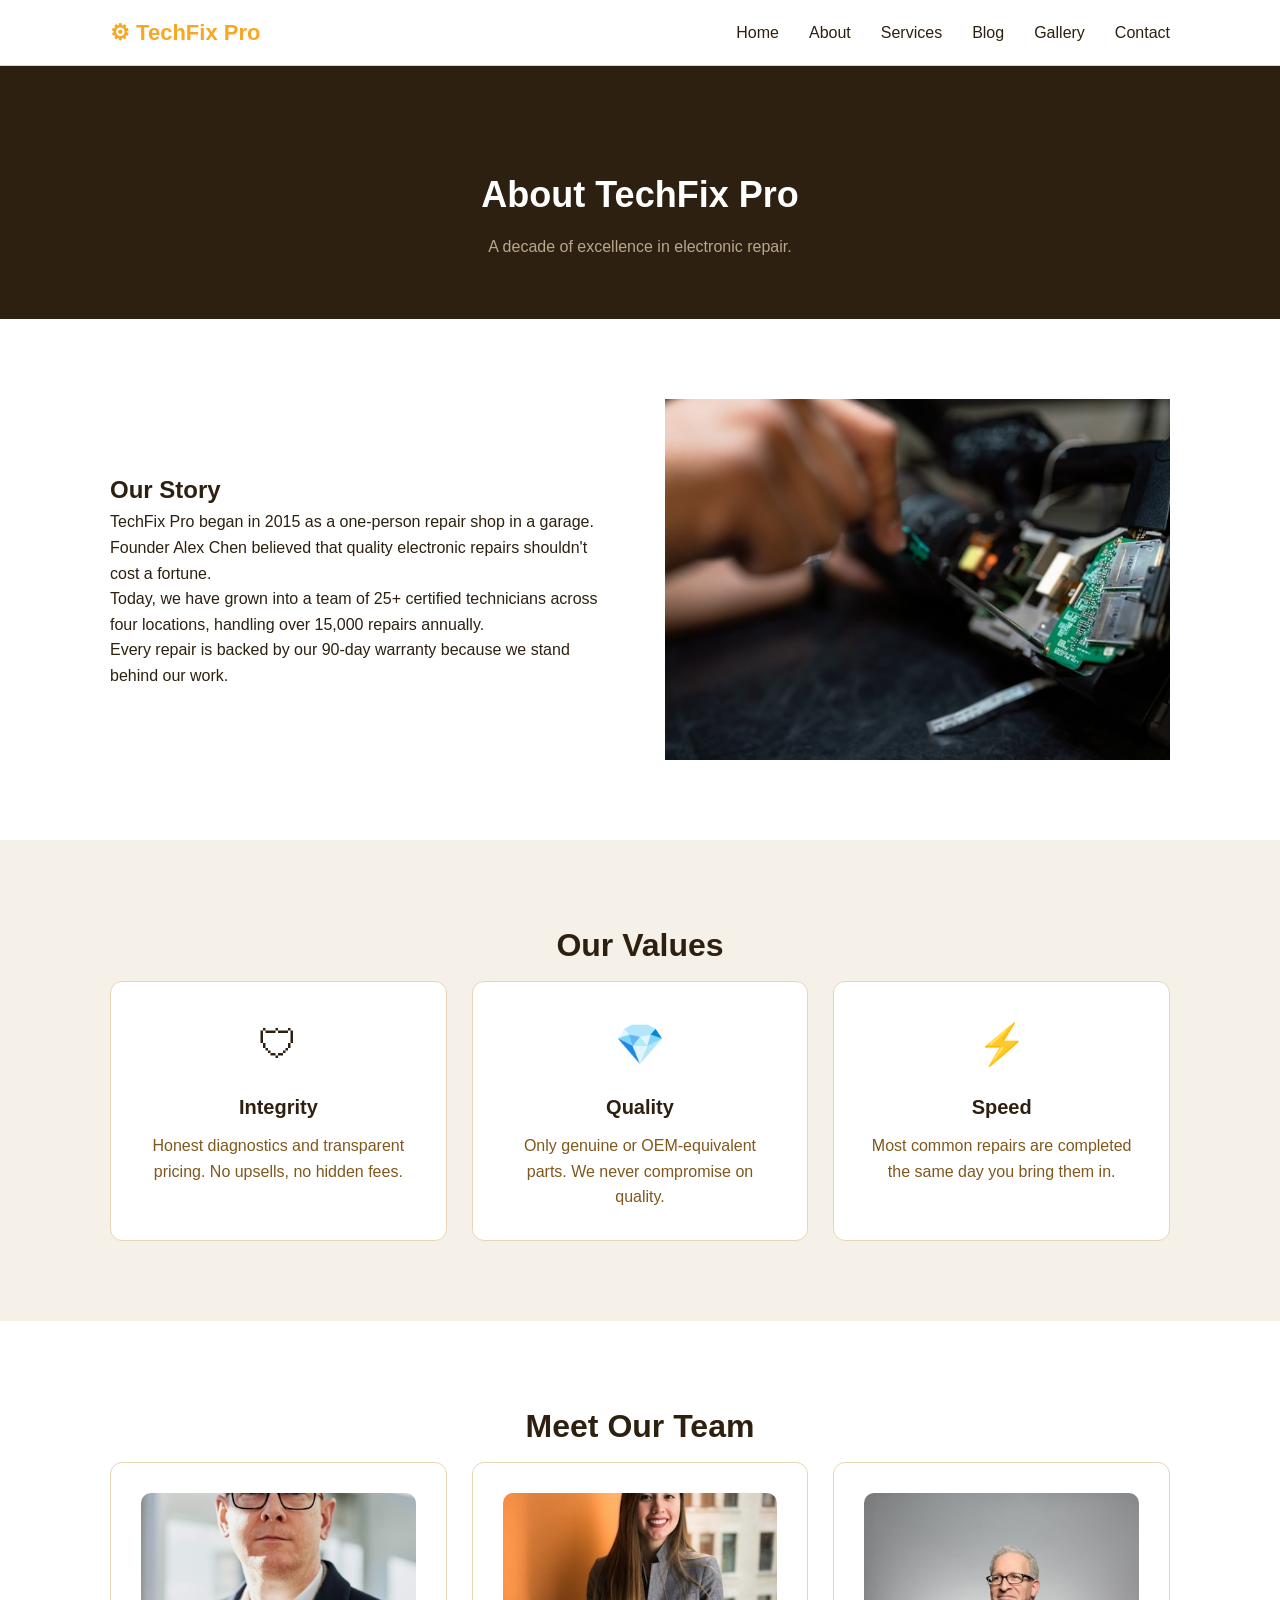
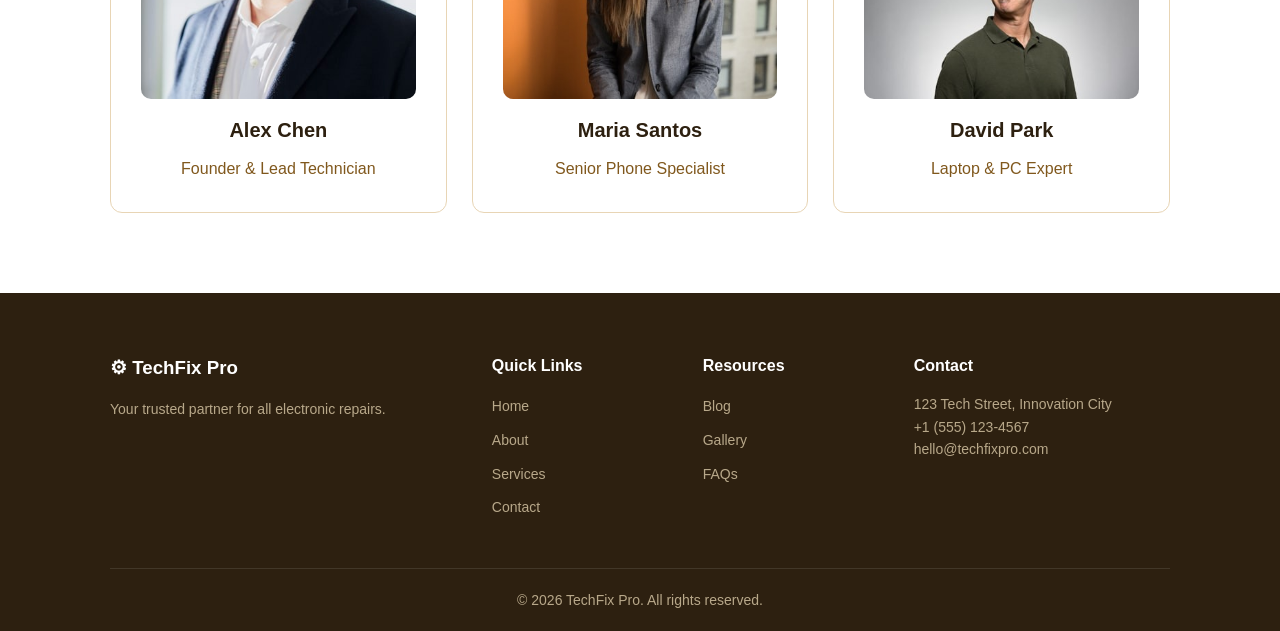
==== commit d1ba9fa0: "Add files via upload" ====
--- a/about.html
+++ b/about.html
@@ -1,18 +1,18 @@
+
 <!DOCTYPE html>
 <html lang="en">
 <head>
     <meta charset="UTF-8">
     <meta name="viewport" content="width=device-width, initial-scale=1.0">
     <title>About Us - TechFix Pro</title>
-     <link rel="stylesheet" href="style.css">
+    <link rel="stylesheet" href="style.css">
 </head>
 <body>
-    
-    <!-- Naviagtions -->
-     <nav class="navbar">
+
+    <nav class="navbar">
         <div class="container nav-container">
-            <a href="index.html">&#9881; TechFix Pro</a>
-            <ul>
+            <a href="index.html" class="logo">&#9881; TechFix Pro</a>
+            <ul class="nav-links">
                 <li><a href="index.html">Home</a></li>
                 <li><a href="about.html">About</a></li>
                 <li><a href="services.html">Services</a></li>
@@ -21,77 +21,70 @@
                 <li><a href="contact.html">Contact</a></li>
             </ul>
         </div>
-     </nav>
+    </nav>
 
-     <!-- Header Section -->
-      <header class="page-header">
+    <header class="page-header">
         <div class="container">
             <h1>About TechFix Pro</h1>
-            <p>A decade of excellence in electronic repair</p>
+            <p>A decade of excellence in electronic repair.</p>
         </div>
-      </header>
+    </header>
 
-      <!-- Our Story Section -->
     <section class="section">
         <div class="container">
             <div class="two-col">
                 <div>
                     <h2>Our Story</h2>
-                    <p>TechFix Pro began in 2015 as a one-person repair shop in a garage. Founder Alex Chen believed that quality eletronic repairs shouldn't cost a fortune</p>
-                    <p>Today, We have grown into a team of 25+ certified technicians across four locations, handling over 15,000 repairs annually</p>
-                    <p>Every repairis backked by our 90-day warrantly because we stand behind our work.</p>
+                    <p>TechFix Pro began in 2015 as a one-person repair shop in a garage. Founder Alex Chen believed that quality electronic repairs shouldn't cost a fortune.</p>
+                    <p>Today, we have grown into a team of 25+ certified technicians across four locations, handling over 15,000 repairs annually.</p>
+                    <p>Every repair is backed by our 90-day warranty because we stand behind our work.</p>
                 </div>
                 <div>
-                    <img src="img/sbj jr.jpg" alt="Our Workshop">
+                    <img src="img/screw.jpg" alt="Our workshop">
                 </div>
             </div>
         </div>
     </section>
 
-    <!-- Our Values Section -->
-     <section class="section" style="background: var(light-gray);">
-        <div>
-            <h2>Our Values</h2>
+    <section class="section" style="background: var(--light-gray);">
+        <div class="container">
+            <h2 class="section-title">Our Values</h2>
             <div class="card-grid three-col">
-                <div class="container">
-                    <div clss="card-icon">&#128737;</div>
-                    <h2>Our Value</h2>
-                    <div class="card-grid three-col">
-                        <div class="card">
-                            <div class="card-icon">&#128737;</div>
-                    <p>Honest diagnostics and transparent pricing. No upsells, no hidden fees</p>
+                <div class="card">
+                    <div class="card-icon">&#128737;</div>
+                    <h3>Integrity</h3>
+                    <p>Honest diagnostics and transparent pricing. No upsells, no hidden fees.</p>
                 </div>
                 <div class="card">
                     <div class="card-icon">&#128142;</div>
                     <h3>Quality</h3>
-                    <p>Only genuine or OEM-equivalent parts. We never compromise on quality</p>
+                    <p>Only genuine or OEM-equivalent parts. We never compromise on quality.</p>
                 </div>
                 <div class="card">
                     <div class="card-icon">&#9889;</div>
-                    <p>Speed</p>
+                    <h3>Speed</h3>
                     <p>Most common repairs are completed the same day you bring them in.</p>
                 </div>
             </div>
         </div>
-     </section>
-     
-     <!-- Meet Our Team Section -->
+    </section>
+
     <section class="section">
         <div class="container">
             <h2 class="section-title">Meet Our Team</h2>
-            <div>
+            <div class="card-grid three-col">
                 <div class="card">
-                    <img src="img/sbj jr5.jpg" alt="Alex Chen" style="border-radius: 10px; margin-bottom: 15px;">
+                    <img src="img/Glass.jpg" alt="Alex Chen" style="border-radius: 10px; margin-bottom: 15px;">
                     <h3>Alex Chen</h3>
                     <p>Founder & Lead Technician</p>
                 </div>
                 <div class="card">
-                    <img src="img/sbj jr 6.jpg" alt="Maria Santos" style="border-radius: 10px; margin-bottom: 15px;">
+                    <img src="img/Mara.jpg" alt="Maria Santos" style="border-radius: 10px; margin-bottom: 15px;">
                     <h3>Maria Santos</h3>
                     <p>Senior Phone Specialist</p>
                 </div>
                 <div class="card">
-                    <img src="img/sbj jr 7.jpg" alt="David Park" style="border-radius: 10px; margin-bottom: 15px;">
+                    <img src="img/David.jpg" alt="David Park" style="border-radius: 10px; margin-bottom: 15px;">
                     <h3>David Park</h3>
                     <p>Laptop & PC Expert</p>
                 </div>
@@ -99,7 +92,6 @@
         </div>
     </section>
 
-    <!-- Footer Section -->
     <footer class="footer">
         <div class="container">
             <div class="footer-grid">
@@ -117,25 +109,25 @@
                     </ul>
                 </div>
                 <div class="footer-links">
-                   <h4>Resources</h4>
-                   <ul>
-                      <li><a href="blog.html">Blog</a></li>
-                      <li><a href="gallery.html">Gallery</a></li>
-                      <li><a href="contact.html">FAQs</a></li>
+                    <h4>Resources</h4>
+                    <ul>
+                        <li><a href="blog.html">Blog</a></li>
+                        <li><a href="gallery.html">Gallery</a></li>
+                        <li><a href="contact.html">FAQs</a></li>
                     </ul>
                 </div>
-                <div class="footer-links">
+                <div class="footer-contact">
                     <h4>Contact</h4>
                     <p>123 Tech Street, Innovation City</p>
-                    <p>+ (555) 123-4567</p>
+                    <p>+1 (555) 123-4567</p>
                     <p>hello@techfixpro.com</p>
                 </div>
-             </div>
-             <div class="footer-bottom">
-                <p>&copy; 2026 TechFix Pro. All rights reserved</p>
+            </div>
+            <div class="footer-bottom">
+                <p>&copy; 2026 TechFix Pro. All rights reserved.</p>
             </div>
         </div>
-   </footer>
+    </footer>
 
 </body>
 </html>
--- a/style.css
+++ b/style.css
@@ -1,15 +1,16 @@
-/* CSS Variables */
+
+/* ---- CSS Variables ---- */
 :root {
     --primary: #F8A725;
-    --Primary-dark: #c68623;
-    --dark: #2d2010;
+    --primary-dark: #C68623;
+    --dark: #2D2010;
     --gray: #80581D;
-    --Light-gray: #f5f0e8;
+    --light-gray: #f5f0e8;
     --white: #ffffff;
     --border: #e8d5b5;
 }
 
-/* Base Style */
+/* ---- Reset & Base Styles ---- */
 * {
     margin: 0;
     padding: 0;
@@ -20,30 +21,26 @@
     font-family: 'Segoe UI', Tahoma, Geneva, Verdana, sans-serif;
     color: var(--dark);
     line-height: 1.6;
-
 }
 
 img {
     max-width: 100%;
     display: block;
-
 }
 
 a {
     text-decoration: none;
     color: inherit;
-
-}
-
-/* Containers */
+}
+
+/* ---- Container ---- */
 .container {
     max-width: 1100px;
     margin: 0 auto;
     padding: 0 20px;
-
-}
-
-/* Buttons */
+}
+
+/* ---- Buttons ---- */
 .btn {
     display: inline-block;
     padding: 12px 28px;
@@ -56,26 +53,22 @@
 }
 
 .btn:hover {
-    background: var(--Primary-dark);
-    border-color: var(--Primary-dark);
-
+    background: var(--primary-dark);
+    border-color: var(--primary-dark);
 }
 
 .btn-outline {
     background: transparent;
     color: var(--white);
     border: 2px solid var(--white);
-
 }
 
 .btn-outline:hover {
     background: var(--white);
     color: var(--dark);
-
-
-}
-
-/* Navigation */
+}
+
+/* ---- Navigation ---- */
 .navbar {
     background: var(--white);
     border-bottom: 1px solid var(--border);
@@ -101,21 +94,20 @@
 }
 
 .nav-links a {
-
+    color: var(--dark);
     font-weight: 500;
-    color: var(--dark);
 }
 
 .nav-links a:hover {
     color: var(--primary);
 }
 
-/* Hero Section */
+/* ---- Hero Section ---- */
 .hero {
     background: linear-gradient(135deg, var(--dark) 0%, var(--gray) 100%);
     color: var(--white);
+    text-align: center;
     padding: 100px 20px;
-    text-align: center;
 }
 
 .hero h1 {
@@ -125,34 +117,29 @@
 
 .hero p {
     font-size: 18px;
-    margin-bottom: 30px;
     max-width: 600px;
     margin: 0 auto 30px;
     opacity: 0.9;
-
-}
-
-/* Section */
-section {
-    padding: 80px 0px;
-
-
+}
+
+/* ---- Section Styles ---- */
+.section {
+    padding: 80px 0;
 }
 
 .section-title {
     text-align: center;
+    font-size: 32px;
     margin-bottom: 10px;
-    font-size: 32px;
 }
 
 .section-subtitle {
     text-align: center;
+    color: var(--gray);
     margin-bottom: 50px;
-
-    color: var(--gray);
-}
-
-/* Card Grid */
+}
+
+/* ---- Card Grid ---- */
 .card-grid {
     display: grid;
     gap: 25px;
@@ -166,8 +153,7 @@
     grid-template-columns: repeat(2, 1fr);
 }
 
-/* ----- Cards ----- */
-
+/* ---- Cards ---- */
 .card {
     background: var(--white);
     border: 1px solid var(--border);
@@ -194,8 +180,7 @@
     color: var(--gray);
 }
 
-/* ----- News Cards ----- */
-
+/* ---- News Cards ---- */
 .news-card {
     padding: 0;
     overflow: hidden;
@@ -232,8 +217,7 @@
     font-weight: 600;
 }
 
-/* ----- About Section ----- */
-
+/* ---- About Section ---- */
 .about-section {
     background: var(--light-gray);
 }
@@ -267,7 +251,7 @@
 
 .about-image img {
     border-radius: 12px;
-    box-shadow: 0 10px 30px rgba(0, 0, 0, 0.1);
+    box-shadow: 0 10px 30px rgba(0,0,0,0.1);
 }
 
 /* ---- Newsletter ---- */
@@ -318,8 +302,6 @@
     margin-bottom: 15px;
 }
 
-.quote {}
-
 .author {
     font-weight: 700;
     color: var(--primary-dark);
@@ -359,8 +341,7 @@
     margin-bottom: 40px;
 }
 
-.footer h3,
-.footer h4 {
+.footer h3, .footer h4 {
     margin-bottom: 15px;
 }
 
@@ -387,52 +368,7 @@
 }
 
 .footer-bottom {
-    border-top: 1px solid rgba(255, 255, 255, 0.1);
-    padding-top: 20px;
-}
-
-.footer-grid {
-    display: grid;
-    grid-template-columns: 2fr 1fr 1fr 1.5fr;
-    gap: 40px;
-    margin-bottom: 40px;
-}
-
-.footer h3,
-.footer h4 {
-    margin-bottom: 15px;
-}
-
-.footer p {
-    color: #b8a88a;
-    font-size: 14px;
-}
-
-.footer-links ul {
-    list-style: none;
-}
-
-.footer-links li {
-    margin-bottom: 8px;
-}
-
-.footer-links a {
-    color: #b8a88a;
-    font-size: 14px;
-}
-
-.footer-links a:hover {
-    color: var(--primary);
-}
-
-.footer-bottom {
-    border-top: 1px solid rgba(255, 255, 255, 0.1);
-    padding-top: 20px;
-}
-
-
-.footer-bottom {
-    border-top: 1px solid rgba(255, 255, 255, 0.1);
+    border-top: 1px solid rgba(255,255,255,0.1);
     padding-top: 20px;
     text-align: center;
 }
@@ -465,8 +401,7 @@
 
 .service-detail h2 {
     font-size: 26px;
-
-    margin-bottom: 15px
+    margin-bottom: 15px;
 }
 
 .service-detail p {
@@ -485,7 +420,7 @@
 }
 
 .detail-list li::before {
-    content: "✦  ";
+    content: "¹4  ";
     color: var(--primary);
 }
 
@@ -601,10 +536,7 @@
 .sidebar h3 {
     margin-bottom: 15px;
     padding-bottom: 10px;
-}
-
-.sidebar h3 {
-    color: var(--primary);
+    border-bottom: 2px solid var(--light-gray);
 }
 
 .sidebar ul {
@@ -715,14 +647,6 @@
     padding: 20px;
 }
 
-/* ---- FAQ ---- */
-.faq-item {
-    background: var(--light-gray);
-    border-radius: 10px;
-    margin-bottom: 15px;
-    padding: 20px;
-}
-
 .faq-item h3 {
     font-size: 16px;
     margin-bottom: 10px;
@@ -734,9 +658,9 @@
     font-size: 14px;
 }
 
-/* =============================================
+/* ============================================
    Responsive Design (Mobile)
-   ============================================= */
+   ============================================ */
 
 @media (max-width: 768px) {
     .nav-links {
@@ -778,784 +702,4 @@
     .form-row {
         grid-template-columns: 1fr;
     }
-}/* CSS Variables */
-:root {
-    --primary: #F8A725;
-    --Primary-dark: #c68623;
-    --dark: #2d2010;
-    --gray: #80581D;
-    --Light-gray: #f5f0e8;
-    --white: #ffffff;
-    --border: #e8d5b5;
-}
-
-/* Base Style */
-* {
-    margin: 0;
-    padding: 0;
-    box-sizing: border-box;
-}
-
-body {
-    font-family: 'Segoe UI', Tahoma, Geneva, Verdana, sans-serif;
-    color: var(--dark);
-    line-height: 1.6;
-
-}
-
-img {
-    max-width: 100%;
-    display: block;
-
-}
-
-a {
-    text-decoration: none;
-    color: inherit;
-
-}
-
-/* Containers */
-.container {
-    max-width: 1100px;
-    margin: 0 auto;
-    padding: 0 20px;
-
-}
-
-/* Buttons */
-.btn {
-    display: inline-block;
-    padding: 12px 28px;
-    background: var(--primary);
-    color: var(--white);
-    border-radius: 6px;
-    font-weight: 600;
-    border: 2px solid var(--primary);
-    margin: 5px;
-}
-
-.btn:hover {
-    background: var(--Primary-dark);
-    border-color: var(--Primary-dark);
-
-}
-
-.btn-outline {
-    background: transparent;
-    color: var(--white);
-    border: 2px solid var(--white);
-
-}
-
-.btn-outline:hover {
-    background: var(--white);
-    color: var(--dark);
-
-
-}
-
-/* Navigation */
-.navbar {
-    background: var(--white);
-    border-bottom: 1px solid var(--border);
-    padding: 15px 0;
-}
-
-.nav-container {
-    display: flex;
-    justify-content: space-between;
-    align-items: center;
-}
-
-.logo {
-    font-size: 22px;
-    font-weight: 800;
-    color: var(--primary);
-}
-
-.nav-links {
-    list-style: none;
-    display: flex;
-    gap: 30px;
-}
-
-.nav-links a {
-
-    font-weight: 500;
-    color: var(--dark);
-}
-
-.nav-links a:hover {
-    color: var(--primary);
-}
-
-/* Hero Section */
-.hero {
-    background: linear-gradient(135deg, var(--dark) 0%, var(--gray) 100%);
-    color: var(--white);
-    padding: 100px 20px;
-    text-align: center;
-}
-
-.hero h1 {
-    font-size: 42px;
-    margin-bottom: 15px;
-}
-
-.hero p {
-    font-size: 18px;
-    margin-bottom: 30px;
-    max-width: 600px;
-    margin: 0 auto 30px;
-    opacity: 0.9;
-
-}
-
-/* Section */
-section {
-    padding: 80px 0px;
-
-
-}
-
-.section-title {
-    text-align: center;
-    margin-bottom: 10px;
-    font-size: 32px;
-}
-
-.section-subtitle {
-    text-align: center;
-    margin-bottom: 50px;
-
-    color: var(--gray);
-}
-
-/* Card Grid */
-.card-grid {
-    display: grid;
-    gap: 25px;
-}
-
-.three-col {
-    grid-template-columns: repeat(3, 1fr);
-}
-
-.two-col {
-    grid-template-columns: repeat(2, 1fr);
-}
-
-/* ----- Cards ----- */
-
-.card {
-    background: var(--white);
-    border: 1px solid var(--border);
-    border-radius: 12px;
-    padding: 30px;
-    text-align: center;
-}
-
-.card:hover {
-    box-shadow: 0 5px 20px rgba(45, 32, 16, 0.1);
-}
-
-.card-icon {
-    font-size: 40px;
-    margin-bottom: 15px;
-}
-
-.card h3 {
-    font-size: 20px;
-    margin-bottom: 10px;
-}
-
-.card p {
-    color: var(--gray);
-}
-
-/* ----- News Cards ----- */
-
-.news-card {
-    padding: 0;
-    overflow: hidden;
-    text-align: left;
-}
-
-.news-card img {
-    width: 100%;
-    height: 200px;
-    object-fit: cover;
-}
-
-.card-body {
-    padding: 20px;
-}
-
-.tag {
-    display: inline-block;
-    background: var(--primary);
-    color: var(--white);
-    padding: 4px 12px;
-    border-radius: 20px;
-    font-size: 12px;
-    font-weight: 600;
-    text-transform: uppercase;
-}
-
-.card-body h3 {
-    margin: 10px 0;
-}
-
-.card-body a {
-    color: var(--primary);
-    font-weight: 600;
-}
-
-/* ----- About Section ----- */
-
-.about-section {
-    background: var(--light-gray);
-}
-
-.two-col {
-    display: grid;
-    grid-template-columns: 1fr 1fr;
-    gap: 50px;
-    align-items: center;
-}
-
-.about-text h2 {
-    font-size: 32px;
-    margin-bottom: 15px;
-}
-
-.about-text p {
-    color: var(--gray);
-    margin-bottom: 15px;
-}
-
-.feature-list {
-    list-style: none;
-    margin: 20px 0;
-}
-
-.feature-list li {
-    padding: 8px 0;
-    color: var(--dark);
-}
-
-.about-image img {
-    border-radius: 12px;
-    box-shadow: 0 10px 30px rgba(0, 0, 0, 0.1);
-}
-
-/* ---- Newsletter ---- */
-.newsletter {
-    background: var(--primary);
-    color: var(--white);
-    text-align: center;
-    padding: 60px 20px;
-}
-
-.newsletter h2 {
-    font-size: 28px;
-    margin-bottom: 10px;
-}
-
-.newsletter p {
-    margin-bottom: 25px;
-    opacity: 0.9;
-}
-
-.newsletter form {
-    display: flex;
-    justify-content: center;
-    gap: 10px;
-    flex-wrap: wrap;
-}
-
-.newsletter input {
-    padding: 12px 20px;
-    border: none;
-    border-radius: 6px;
-    width: 300px;
-    font-size: 16px;
-}
-
-/* ---- Testimonials ---- */
-.testimonials {
-    background: var(--light-gray);
-}
-
-.testimonial-card {
-    text-align: left;
-}
-
-.quote {
-    font-style: italic;
-    color: var(--dark);
-    margin-bottom: 15px;
-}
-
-.quote {}
-
-.author {
-    font-weight: 700;
-    color: var(--primary-dark);
-}
-
-/* ---- Clients ---- */
-.clients {
-    text-align: center;
-}
-
-.client-logos {
-    display: flex;
-    justify-content: center;
-    gap: 40px;
-    flex-wrap: wrap;
-    margin-top: 30px;
-}
-
-.client-logos span {
-    font-size: 18px;
-    font-weight: 700;
-    color: var(--gray);
-    opacity: 0.6;
-}
-
-/* ---- Footer ---- */
-.footer {
-    background: var(--dark);
-    color: var(--white);
-    padding: 60px 0 20px;
-}
-
-.footer-grid {
-    display: grid;
-    grid-template-columns: 2fr 1fr 1fr 1.5fr;
-    gap: 40px;
-    margin-bottom: 40px;
-}
-
-.footer h3,
-.footer h4 {
-    margin-bottom: 15px;
-}
-
-.footer p {
-    color: #b8a88a;
-    font-size: 14px;
-}
-
-.footer-links ul {
-    list-style: none;
-}
-
-.footer-links li {
-    margin-bottom: 8px;
-}
-
-.footer-links a {
-    color: #b8a88a;
-    font-size: 14px;
-}
-
-.footer-links a:hover {
-    color: var(--primary);
-}
-
-.footer-bottom {
-    border-top: 1px solid rgba(255, 255, 255, 0.1);
-    padding-top: 20px;
-}
-
-.footer-grid {
-    display: grid;
-    grid-template-columns: 2fr 1fr 1fr 1.5fr;
-    gap: 40px;
-    margin-bottom: 40px;
-}
-
-.footer h3,
-.footer h4 {
-    margin-bottom: 15px;
-}
-
-.footer p {
-    color: #b8a88a;
-    font-size: 14px;
-}
-
-.footer-links ul {
-    list-style: none;
-}
-
-.footer-links li {
-    margin-bottom: 8px;
-}
-
-.footer-links a {
-    color: #b8a88a;
-    font-size: 14px;
-}
-
-.footer-links a:hover {
-    color: var(--primary);
-}
-
-.footer-bottom {
-    border-top: 1px solid rgba(255, 255, 255, 0.1);
-    padding-top: 20px;
-}
-
-
-.footer-bottom {
-    border-top: 1px solid rgba(255, 255, 255, 0.1);
-    padding-top: 20px;
-    text-align: center;
-}
-
-/* ---- Page Header (for inner pages) ---- */
-.page-header {
-    background: var(--dark);
-    color: var(--white);
-    text-align: center;
-    padding: 100px 20px 60px;
-}
-
-.page-header h1 {
-    font-size: 36px;
-    margin-bottom: 10px;
-}
-
-.page-header p {
-    color: #b8a88a;
-}
-
-/* ---- Services Page ---- */
-.service-detail {
-    padding: 60px 0;
-}
-
-.service-detail:nth-child(even) {
-    background: var(--light-gray);
-}
-
-.service-detail h2 {
-    font-size: 26px;
-
-    margin-bottom: 15px
-}
-
-.service-detail p {
-    color: var(--gray);
-    margin-bottom: 15px;
-}
-
-.detail-list {
-    list-style: none;
-    margin: 15px 0 25px;
-}
-
-.detail-list li {
-    padding: 6px 0;
-    color: var(--dark);
-}
-
-.detail-list li::before {
-    content: "✦  ";
-    color: var(--primary);
-}
-
-.price-tag {
-    display: inline-block;
-    background: var(--primary);
-    color: var(--white);
-    padding: 6px 16px;
-    border-radius: 20px;
-    font-weight: 700;
-    font-size: 14px;
-    margin-bottom: 15px;
-}
-
-/* ---- Pricing Cards ---- */
-.pricing-grid {
-    display: grid;
-    grid-template-columns: repeat(3, 1fr);
-    gap: 25px;
-    margin-top: 40px;
-}
-
-.pricing-card {
-    background: var(--white);
-    border: 2px solid var(--border);
-    border-radius: 12px;
-    padding: 35px 25px;
-    text-align: center;
-}
-
-.pricing-card.featured {
-    border-color: var(--primary);
-    position: relative;
-}
-
-.featured-badge {
-    position: absolute;
-    top: -12px;
-    left: 50%;
-    transform: translateX(-50%);
-    background: var(--primary);
-    color: var(--white);
-    padding: 5px 15px;
-    border-radius: 20px;
-    font-size: 12px;
-    font-weight: 700;
-}
-
-.pricing-card .price {
-    font-size: 36px;
-    font-weight: 800;
-    color: var(--primary);
-}
-
-.pricing-card .price span {
-    font-size: 16px;
-    color: var(--gray);
-    font-weight: 400;
-}
-
-.pricing-features {
-    list-style: none;
-    text-align: left;
-    margin: 20px 0;
-}
-
-.pricing-features li {
-    padding: 10px 0;
-    border-bottom: 1px solid var(--border);
-    font-size: 14px;
-}
-
-/* ---- Blog Page ---- */
-.blog-grid {
-    display: grid;
-    grid-template-columns: 2fr 1fr;
-    gap: 40px;
-}
-
-.blog-posts {
-    display: grid;
-    gap: 30px;
-}
-
-.blog-post {
-    display: grid;
-    grid-template-columns: 1fr 2fr;
-    gap: 20px;
-    background: var(--white);
-    border: 1px solid var(--border);
-    border-radius: 12px;
-    overflow: hidden;
-}
-
-.blog-post img {
-    width: 100%;
-    height: 100%;
-    object-fit: cover;
-}
-
-.blog-post-content {
-    padding: 20px;
-}
-
-.sidebar {
-    background: var(--white);
-    border: 1px solid var(--border);
-    border-radius: 12px;
-    padding: 25px;
-    height: fit-content;
-}
-
-.sidebar h3 {
-    margin-bottom: 15px;
-    padding-bottom: 10px;
-}
-
-.sidebar h3 {
-    color: var(--primary);
-}
-
-.sidebar ul {
-    list-style: none;
-}
-
-.sidebar li {
-    padding: 8px 0;
-    border-bottom: 1px solid var(--light-gray);
-}
-
-.sidebar a {
-    color: var(--gray);
-    font-size: 14px;
-}
-
-.sidebar a:hover {
-    color: var(--primary);
-}
-
-/* ---- Gallery Page ---- */
-.gallery-grid {
-    display: grid;
-    grid-template-columns: repeat(3, 1fr);
-    gap: 15px;
-}
-
-.gallery-item {
-    border-radius: 10px;
-    overflow: hidden;
-}
-
-.gallery-item img {
-    width: 100%;
-    height: 220px;
-    object-fit: cover;
-}
-
-.gallery-item.wide {
-    grid-column: span 2;
-}
-
-/* ---- Contact Page ---- */
-.contact-grid {
-    display: grid;
-    grid-template-columns: 1fr 1.3fr;
-    gap: 40px;
-}
-
-.contact-info-box {
-    background: var(--white);
-    border: 1px solid var(--border);
-    border-radius: 12px;
-    padding: 25px;
-    margin-bottom: 20px;
-}
-
-.contact-info-box h3 {
-    margin-bottom: 10px;
-    color: var(--primary);
-}
-
-.contact-form {
-    background: var(--white);
-    border: 1px solid var(--border);
-    border-radius: 12px;
-    padding: 35px;
-}
-
-.form-group {
-    margin-bottom: 20px;
-}
-
-.form-group label {
-    display: block;
-    margin-bottom: 6px;
-    font-weight: 600;
-    font-size: 14px;
-}
-
-.form-group input,
-.form-group textarea,
-.form-group select {
-    width: 100%;
-    padding: 12px;
-    border: 1px solid var(--border);
-    border-radius: 6px;
-    font-size: 15px;
-    font-family: inherit;
-}
-
-.form-group textarea {
-    min-height: 120px;
-    resize: vertical;
-}
-
-.form-row {
-    display: grid;
-    grid-template-columns: 1fr 1fr;
-    gap: 15px;
-}
-
-/* ---- FAQ ---- */
-.faq-item {
-    background: var(--light-gray);
-    border-radius: 10px;
-    margin-bottom: 15px;
-    padding: 20px;
-}
-
-/* ---- FAQ ---- */
-.faq-item {
-    background: var(--light-gray);
-    border-radius: 10px;
-    margin-bottom: 15px;
-    padding: 20px;
-}
-
-.faq-item h3 {
-    font-size: 16px;
-    margin-bottom: 10px;
-    color: var(--dark);
-}
-
-.faq-item p {
-    color: var(--gray);
-    font-size: 14px;
-}
-
-/* =============================================
-   Responsive Design (Mobile)
-   ============================================= */
-
-@media (max-width: 768px) {
-    .nav-links {
-        display: none;
-    }
-
-    .hero h1 {
-        font-size: 28px;
-    }
-
-    .three-col,
-    .two-col,
-    .pricing-grid,
-    .gallery-grid,
-    .blog-grid,
-    .contact-grid,
-    .footer-grid {
-        grid-template-columns: 1fr;
-    }
-
-    .blog-post {
-        grid-template-columns: 1fr;
-    }
-
-    .newsletter form {
-        flex-direction: column;
-        align-items: center;
-    }
-
-    .newsletter input {
-        width: 100%;
-        max-width: 300px;
-    }
-
-    .client-logos {
-        gap: 20px;
-    }
-
-    .form-row {
-        grid-template-columns: 1fr;
-    }
 }
